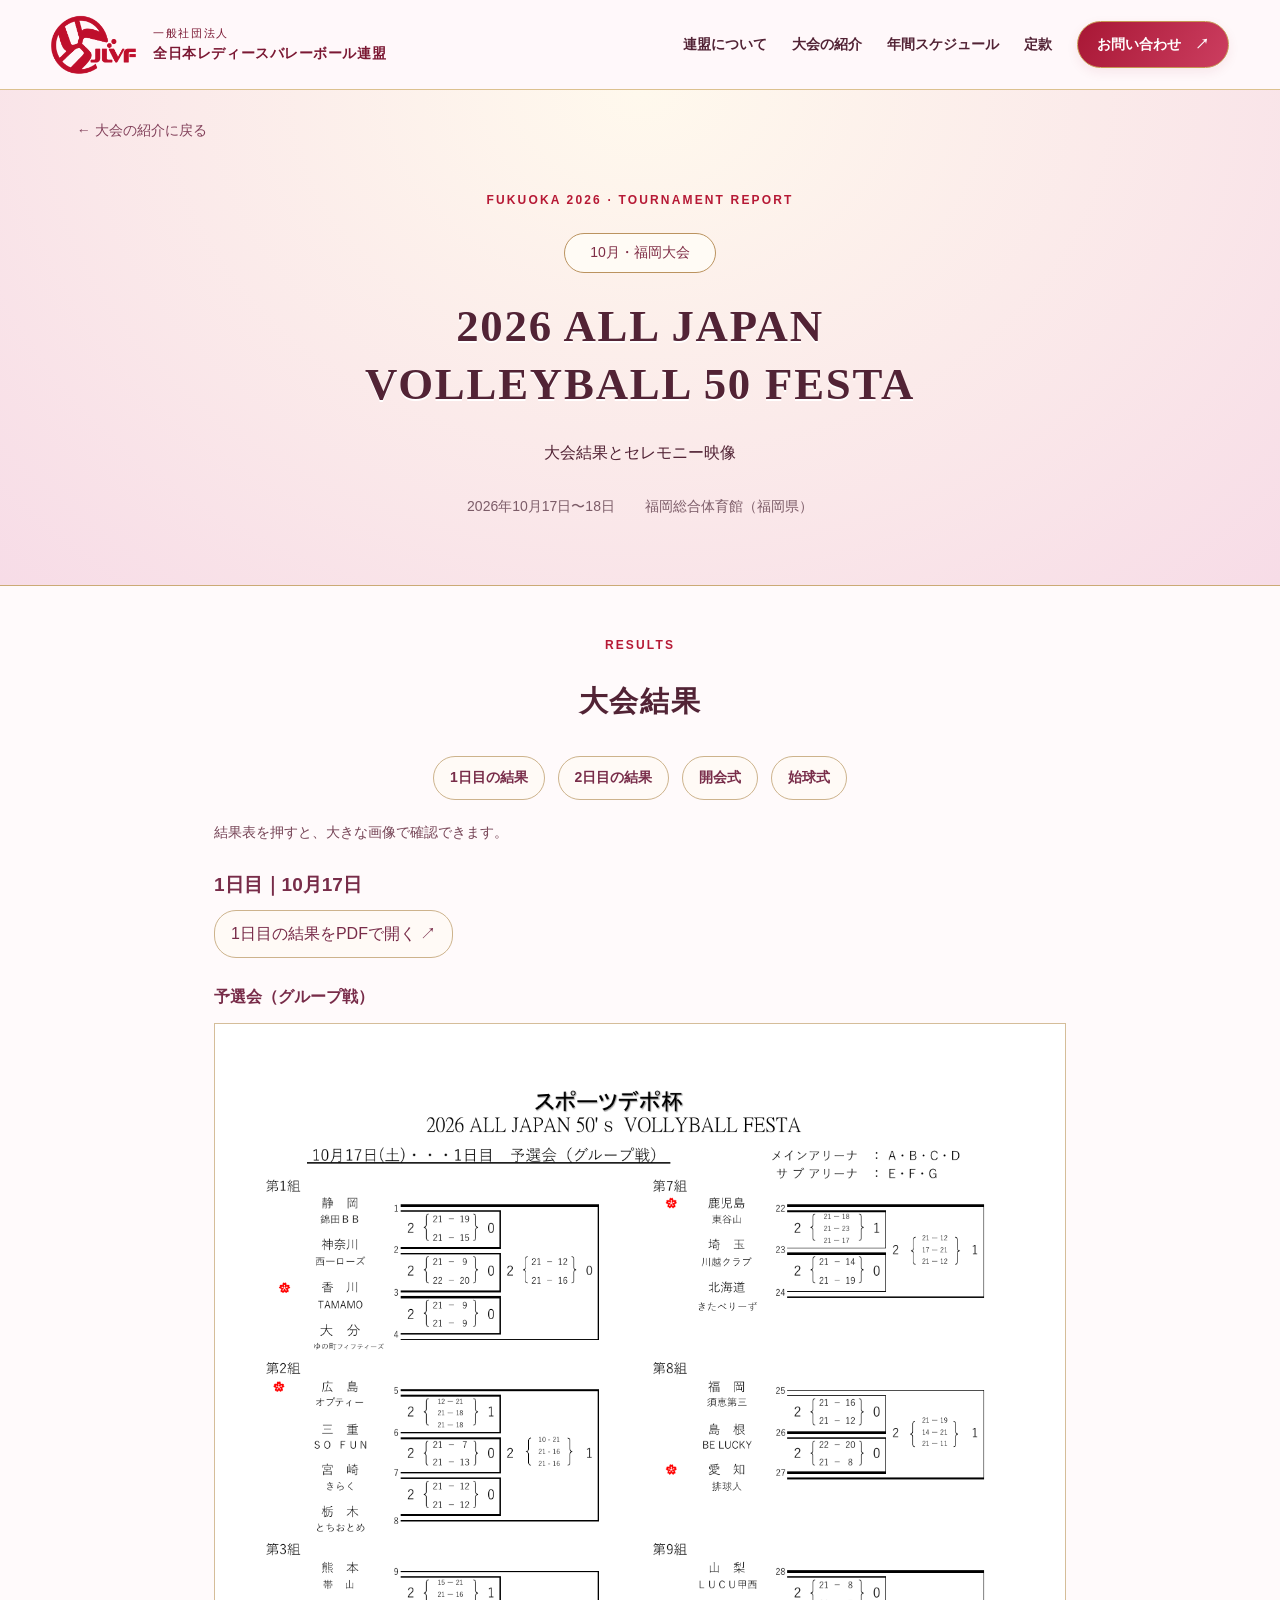
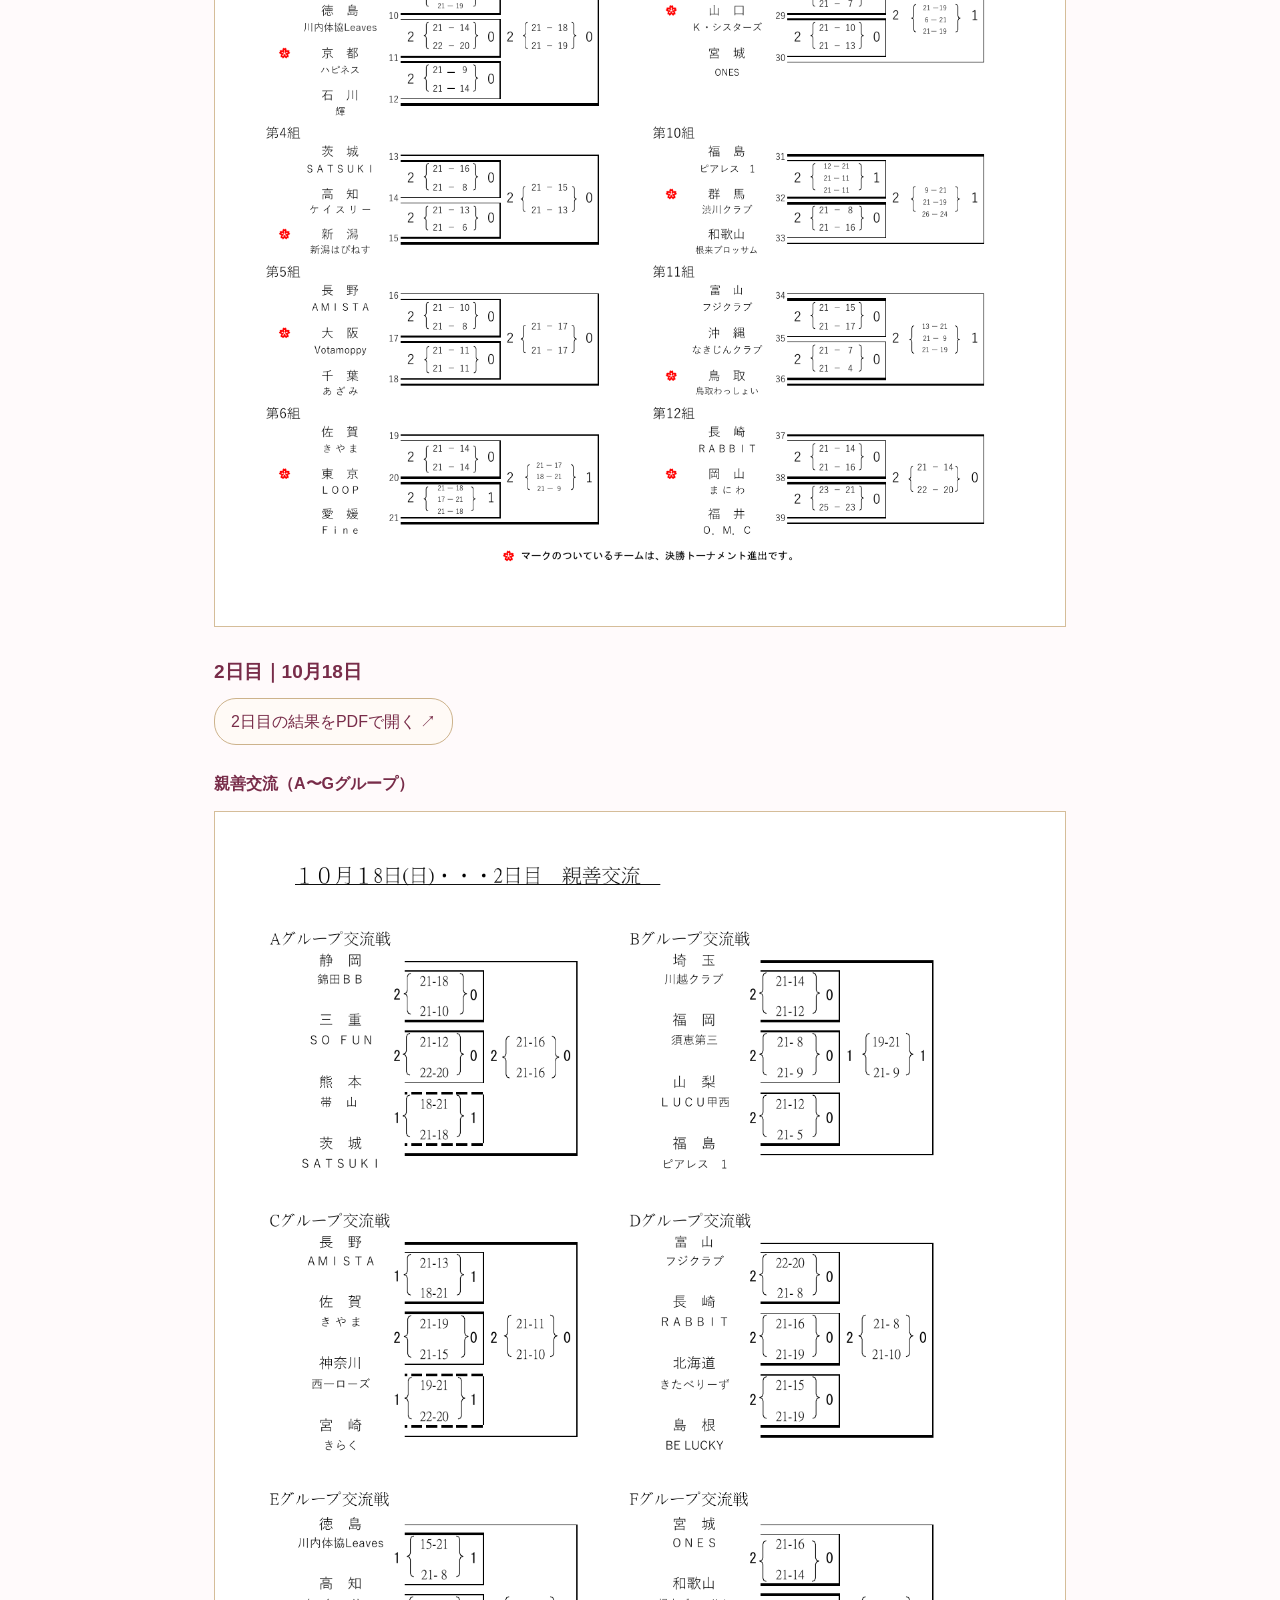
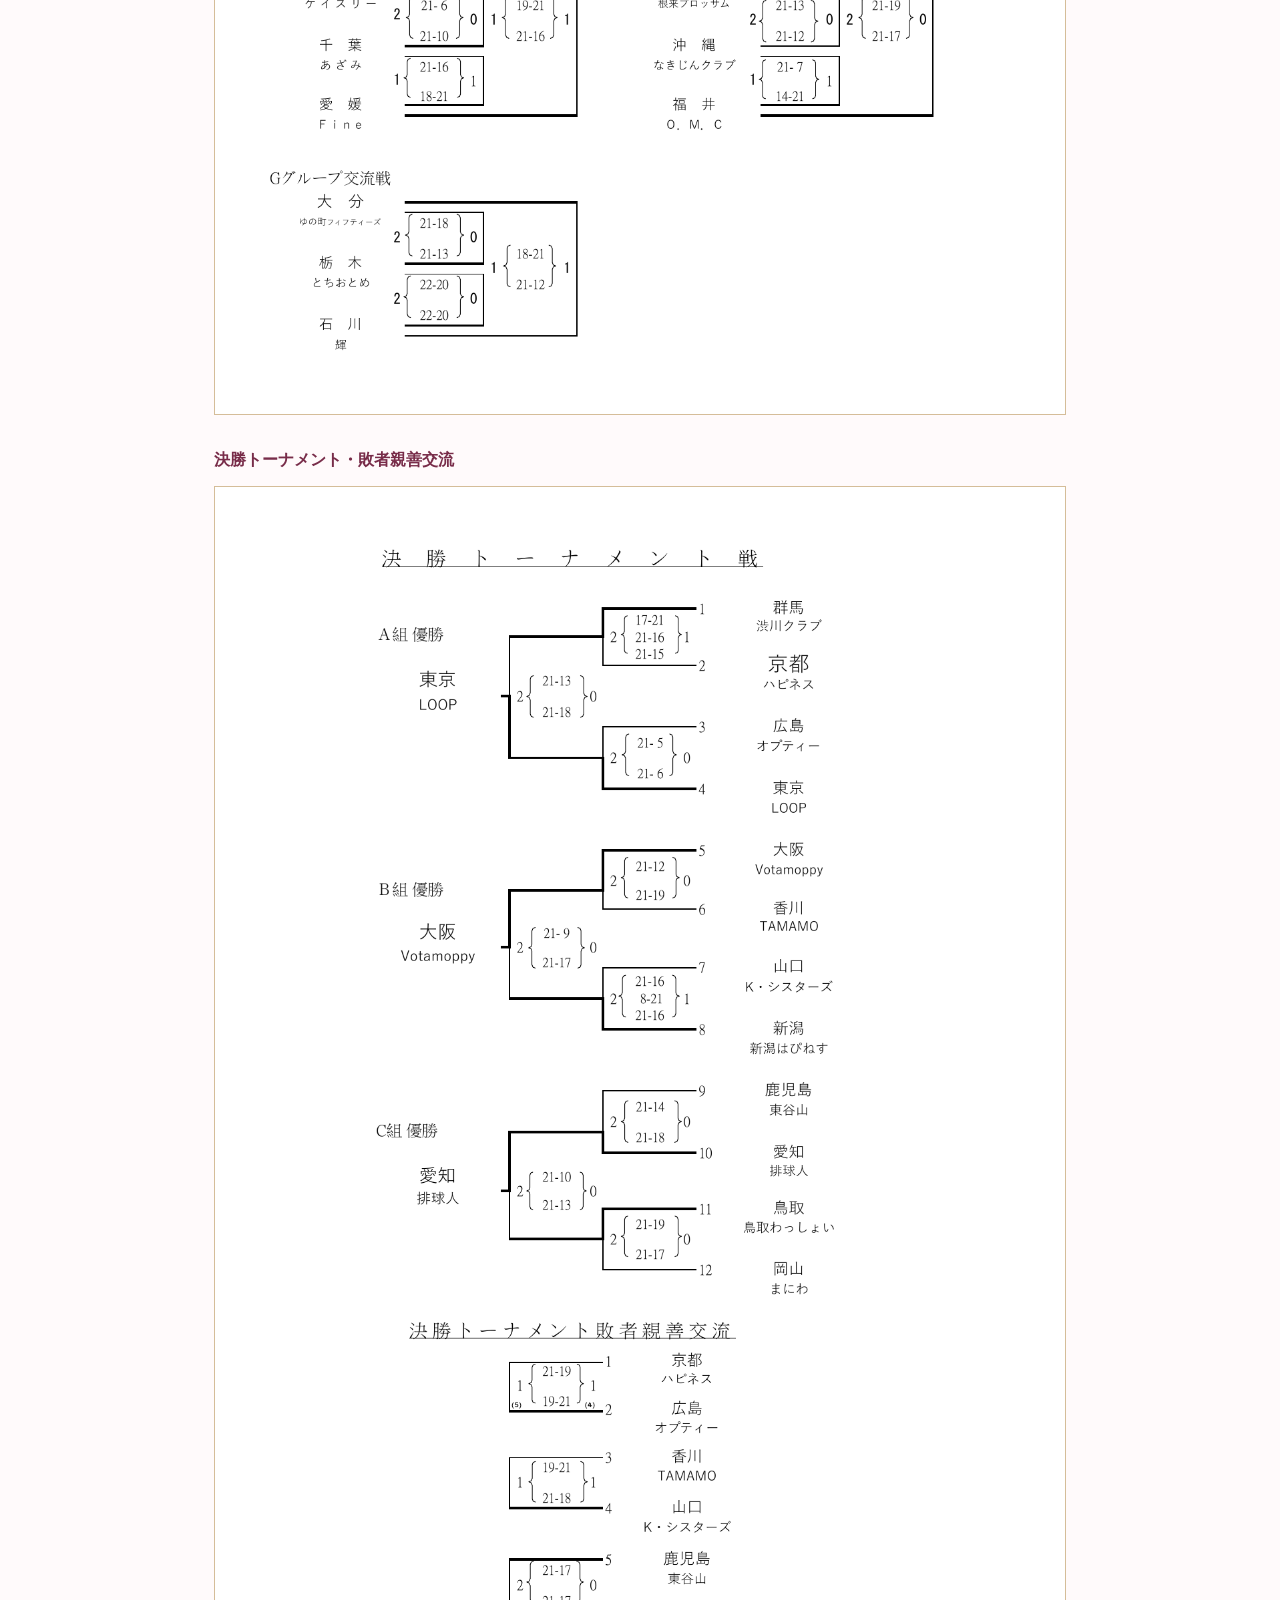
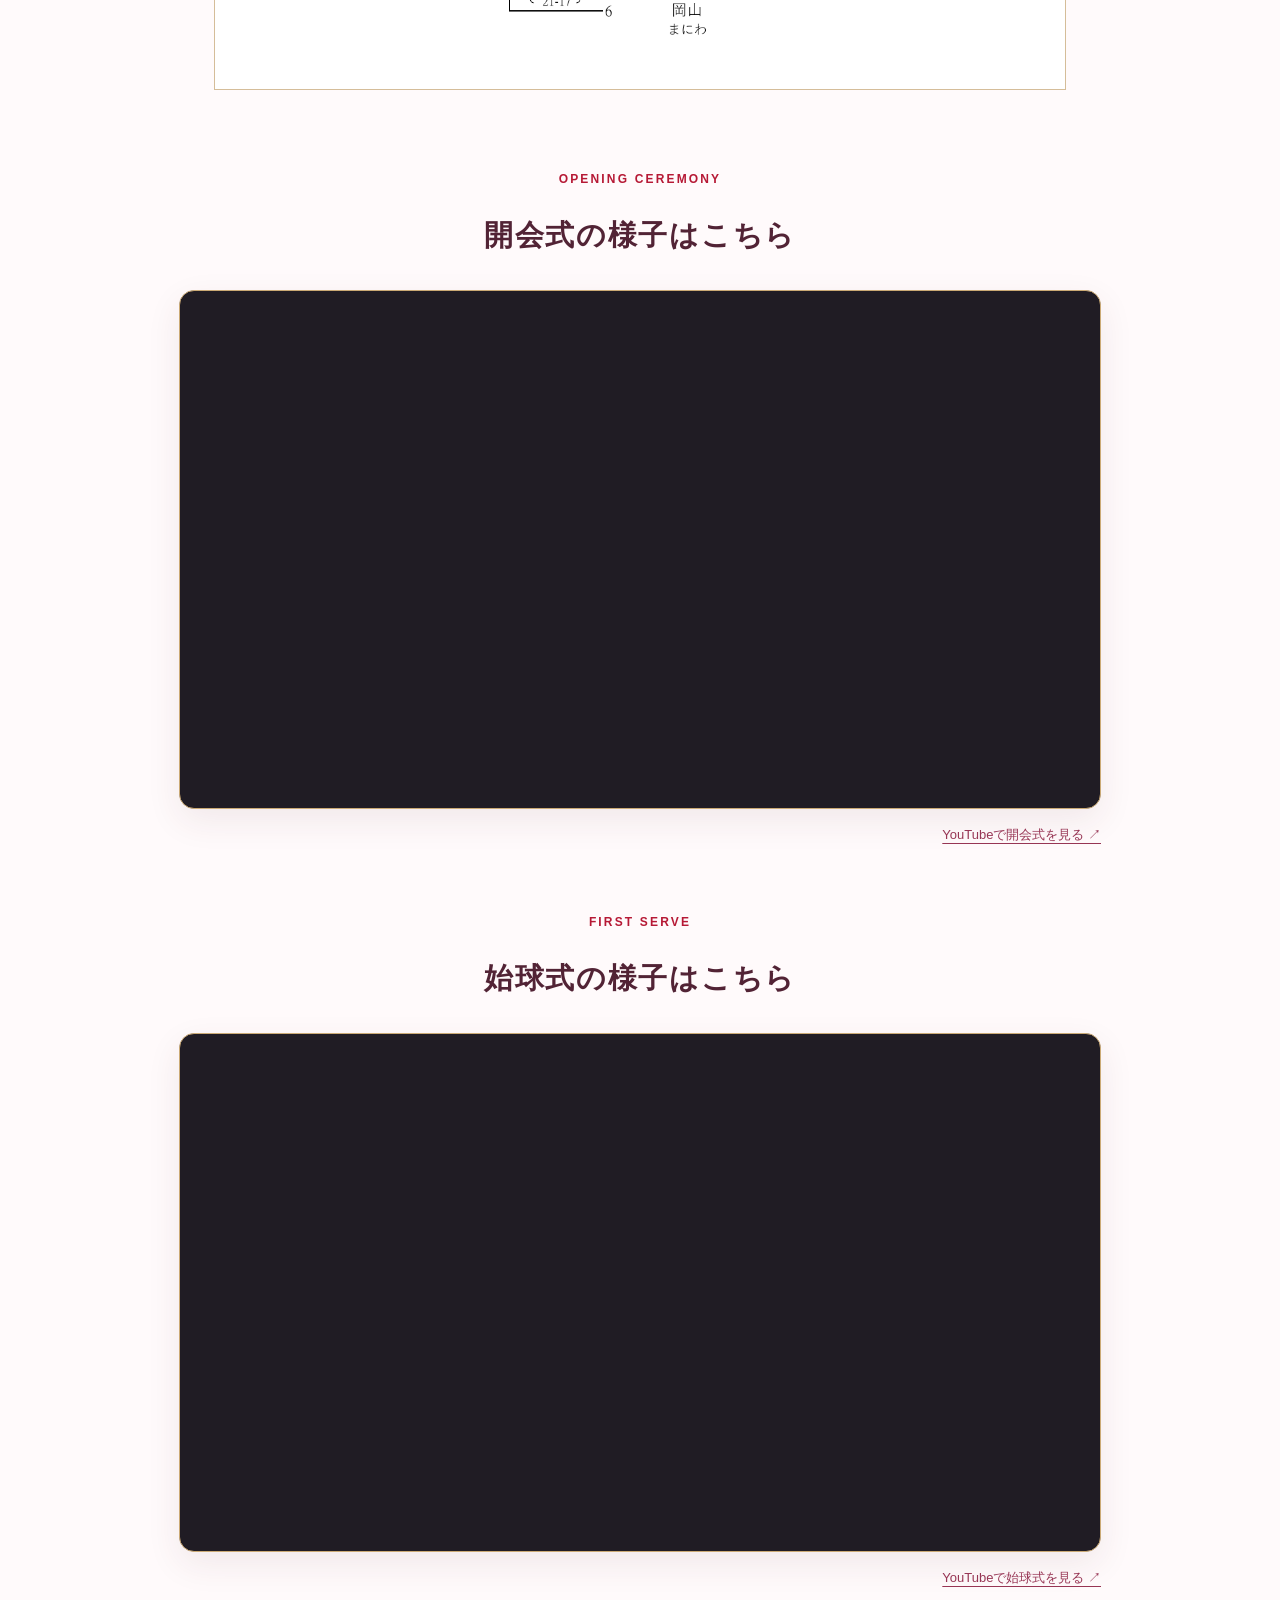
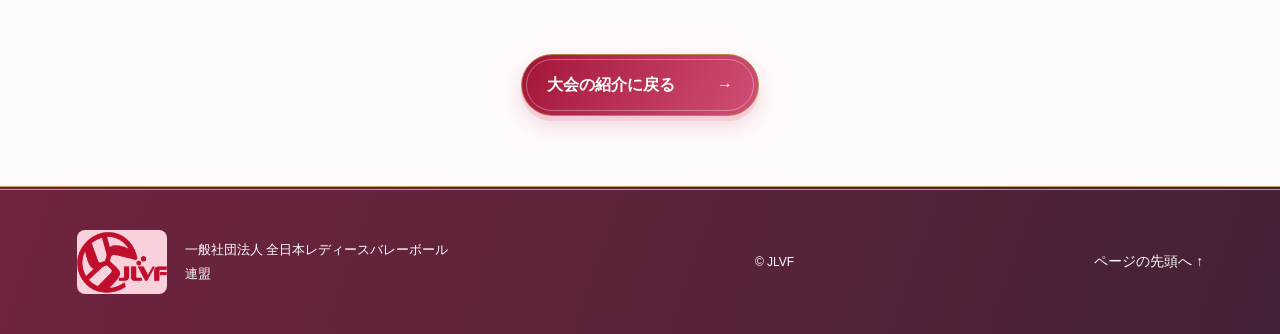
==== fukuoka-2026.html @ 0bbf8d5e "福岡大会の結果と動画を追加 福岡大会の結果と動画を追加" ====
<!doctype html><html lang="ja"><head><meta charset="utf-8"><meta name="viewport" content="width=device-width,initial-scale=1"><title>10月・福岡大会 大会結果｜JLVF</title><meta name="description" content="福岡大会の両日の大会結果と開会式・始球式の映像をご紹介します。"><link rel="stylesheet" href="style.css?v=10"><link rel="icon" href="data:image/svg+xml,%3Csvg xmlns='http://www.w3.org/2000/svg' viewBox='0 0 40 40'%3E%3Crect width='40' height='40' rx='12' fill='%23b61935'/%3E%3Ctext x='20' y='29' text-anchor='middle' font-family='Arial' font-weight='bold' font-size='26' fill='white'%3EJ%3C/text%3E%3C/svg%3E"><style>.results{max-width:980px;margin:auto;padding:48px 5%}.results h3,.results h4{color:#782c49;margin:24px 0 10px}.result-links{display:flex;gap:.8rem;flex-wrap:wrap;justify-content:center;margin:20px 0}.result-links a,.pdf-link{display:inline-block;padding:8px 16px;border:1px solid #cdb38c;border-radius:22px;color:#782c49;background:#fffaf6}.sheet img{width:100%;height:auto;display:block;border:1px solid #d5bd99;background:white}.sheet{margin:12px 0 30px}.results article,.report-movie{scroll-margin-top:105px}.sheet a{display:block;cursor:zoom-in}.sheet-note{font-size:14px;color:#764456;margin:12px 0}</style></head><body class="report-page"><a class="skip" href="#report">本文へ移動</a><header class="header"><a class="brand" href="index.html#top" aria-label="JLVF トップページ"><span class="official-logo" role="img" aria-label="連盟旗のJLVFロゴ"></span><span class="brand-name"><small>一般社団法人</small>全日本レディース<br class="mobile-break">バレーボール連盟</span></a><button class="menu-toggle" aria-controls="navigation" aria-expanded="false">メニュー <span>☰</span></button><nav id="navigation" aria-label="メインメニュー"><a href="index.html#about">連盟について</a><a href="index.html#tournaments">大会の紹介</a><a href="index.html#schedule">年間スケジュール</a><a href="index.html#documents">定款</a><a class="nav-contact" href="index.html#contact">お問い合わせ <span>↗</span></a></nav></header>
<main id="report"><div class="report-hero"><a class="breadcrumb" href="index.html#tournaments">← 大会の紹介に戻る</a><p class="eyebrow">FUKUOKA 2026 · TOURNAMENT REPORT</p><span class="report-badge">10月・福岡大会</span><h1>2026 ALL JAPAN<br>VOLLEYBALL 50 FESTA</h1><p class="report-subtitle">大会結果とセレモニー映像</p><div class="report-meta"><span>2026年10月17日〜18日</span><span>福岡総合体育館（福岡県）</span></div></div><section class="results"><div class="report-section-title"><p class="eyebrow">RESULTS</p><h2>大会結果</h2></div><nav class="result-links" aria-label="大会レポートの目次"><a href="#day1">1日目の結果</a><a href="#day2">2日目の結果</a><a href="#ceremony">開会式</a><a href="#first-serve">始球式</a></nav><p class="sheet-note">結果表を押すと、大きな画像で確認できます。</p><article id="day1"><h3>1日目｜10月17日</h3><a class="pdf-link" href="assets/fukuoka-results/day1.pdf" target="_blank" rel="noopener">1日目の結果をPDFで開く ↗</a><h4>予選会（グループ戦）</h4><figure class="sheet"><a href="assets/fukuoka-results/day1-1.png" target="_blank" rel="noopener"><img src="assets/fukuoka-results/day1-1.png" width="1273" height="1800" loading="lazy" alt="1日目・予選会（グループ戦）の全試合結果（押すと拡大）"></a></figure></article><article id="day2"><h3>2日目｜10月18日</h3><a class="pdf-link" href="assets/fukuoka-results/day2.pdf" target="_blank" rel="noopener">2日目の結果をPDFで開く ↗</a><h4>親善交流（A〜Gグループ）</h4><figure class="sheet"><a href="assets/fukuoka-results/day2-1.png" target="_blank" rel="noopener"><img src="assets/fukuoka-results/day2-1.png" width="1273" height="1800" loading="lazy" alt="2日目・親善交流（A〜Gグループ）の全試合結果（押すと拡大）"></a></figure><h4>決勝トーナメント・敗者親善交流</h4><figure class="sheet"><a href="assets/fukuoka-results/day2-2.png" target="_blank" rel="noopener"><img src="assets/fukuoka-results/day2-2.png" width="1273" height="1800" loading="lazy" alt="2日目・決勝トーナメント・敗者親善交流の全試合結果（押すと拡大）"></a></figure></article></section><section id="ceremony" class="report-movie match-movie"><div class="report-section-title"><p class="eyebrow">OPENING CEREMONY</p><h2>開会式の様子はこちら</h2></div><div class="match-player"><iframe title="福岡大会の開会式" src="https://www.youtube-nocookie.com/embed/4MX00SyCl1s" loading="lazy" referrerpolicy="strict-origin-when-cross-origin" allow="encrypted-media; picture-in-picture; fullscreen" allowfullscreen></iframe></div><p class="match-note"><a href="https://www.youtube.com/watch?v=4MX00SyCl1s" target="_blank" rel="noopener">YouTubeで開会式を見る ↗</a></p></section><section id="first-serve" class="report-movie match-movie"><div class="report-section-title"><p class="eyebrow">FIRST SERVE</p><h2>始球式の様子はこちら</h2></div><div class="match-player"><iframe title="福岡大会の始球式" src="https://www.youtube-nocookie.com/embed/ZOb7_QlvT4I" loading="lazy" referrerpolicy="strict-origin-when-cross-origin" allow="encrypted-media; picture-in-picture; fullscreen" allowfullscreen></iframe></div><p class="match-note"><a href="https://www.youtube.com/watch?v=ZOb7_QlvT4I" target="_blank" rel="noopener">YouTubeで始球式を見る ↗</a></p></section><div class="report-return"><a class="button" href="index.html#tournaments">大会の紹介に戻る <span>→</span></a></div></main><footer><a class="footer-brand" href="index.html#top"><i class="official-logo" role="img" aria-label="連盟旗のJLVFロゴ"></i><span>一般社団法人 全日本レディースバレーボール連盟</span></a><p>© JLVF</p><a href="index.html#top">ページの先頭へ ↑</a></footer><script>const toggle=document.querySelector('.menu-toggle'),nav=document.querySelector('#navigation');toggle.addEventListener('click',()=>{const open=toggle.getAttribute('aria-expanded')==='true';toggle.setAttribute('aria-expanded',String(!open));nav.classList.toggle('open',!open)});document.addEventListener('keydown',e=>{if(e.key==='Escape'){nav.classList.remove('open');toggle.setAttribute('aria-expanded','false')}});</script></body></html>
---- style.css ----
:root{--pink:#d74670;--dark:#492b38;--soft:#fff1f4;--border:#ecdbe1;--green:#216c61;--white:#fffdfd}*{box-sizing:border-box}html{scroll-behavior:smooth;scroll-padding-top:120px}body{margin:0;background:var(--white);color:var(--dark);font-family:"Hiragino Maru Gothic ProN","Hiragino Kaku Gothic ProN","Yu Gothic",sans-serif;font-size:16px;line-height:1.85}a{color:inherit;text-decoration:none}button{font:inherit;cursor:pointer}button,a,summary{-webkit-tap-highlight-color:transparent}a:focus-visible,button:focus-visible,summary:focus-visible{outline:3px solid var(--green);outline-offset:5px}h1,h2,h3,p{margin:0}a,button{touch-action:manipulation}.skip{position:fixed;top:-100px;background:white;padding:16px;z-index:100}.skip:focus{top:0}.preview-notice{padding:7px 20px;background:#fae4eb;text-align:center;font-size:12px;color:#7c3c51;letter-spacing:.05em}.header{position:sticky;top:0;z-index:20;display:flex;align-items:center;justify-content:space-between;gap:25px;padding:22px 4%;background:#fffdfdf5;border-bottom:1px solid #f2e8ec;backdrop-filter:blur(14px)}.brand{display:flex;align-items:center;gap:14px}.brand-mark{font-family:Arial,sans-serif;font-size:42px;font-weight:900;font-style:italic;letter-spacing:-4px;line-height:1;color:var(--pink);position:relative}.brand-mark span{font-size:29px;letter-spacing:-2px}.brand-mark i{position:absolute;font-size:10px;right:-7px;top:-3px;color:#f3b556}.brand-name{font-size:14px;font-weight:700;line-height:1.6;letter-spacing:.04em}.brand-name small{display:block;font-size:11px;font-weight:400}.mobile-break{display:none}nav{display:flex;gap:25px;align-items:center;font-size:14px;font-weight:600}nav a:hover{color:var(--pink)}.nav-contact{border:1px solid var(--border);border-radius:30px;padding:10px 19px}.nav-contact span{margin-left:10px}.menu-toggle{display:none}.hero{background:var(--soft);padding:66px 6% 23px;overflow:hidden}.hero-inner{max-width:1300px;margin:auto;display:grid;grid-template-columns:1.02fr 1fr;gap:45px;align-items:center}.eyebrow{font-family:Arial,sans-serif;font-size:12px;font-weight:700;letter-spacing:.18em;color:var(--pink);margin-bottom:22px}h1{font-size:clamp(34px,4.2vw,62px);line-height:1.58;letter-spacing:.07em;font-weight:800}h1 span{color:var(--pink)}.hero-text{margin:23px 0 30px;font-size:16px;line-height:2.1}.button{display:inline-flex;align-items:center;justify-content:space-between;gap:42px;background:var(--pink);color:white;font-weight:700;border-radius:40px;padding:15px 25px;transition:transform .25s,background .25s}.button:hover{background:#b8335a;transform:translateY(-3px)}.text-link{display:inline-block;font-size:14px;margin:14px 0 14px 23px;border-bottom:1px solid #b693a0}.hero-art{position:relative;padding:12px 10px 27px}.photo-placeholder,.hero-photo{width:100%;aspect-ratio:1/1.06;border-radius:160px 160px 30px 30px;display:block;object-fit:cover;background:#f4c9d2}.photo-placeholder{display:flex;flex-direction:column;align-items:center;justify-content:center;gap:30px;color:#a73a5b}.photo-placeholder strong{font-size:32px}.photo-placeholder span{letter-spacing:.15em}.photo-placeholder small{font-size:14px}.photo-label{position:absolute;bottom:38px;left:-22px;background:white;padding:14px 28px;transform:rotate(-5deg);font-size:21px;font-weight:700;letter-spacing:.06em;box-shadow:0 5px 20px #6b37491a}.hero-stamp{position:absolute;right:-20px;top:5px;background:#ffe6a2;color:#794b34;border:6px solid var(--soft);width:111px;height:111px;border-radius:50%;display:flex;flex-direction:column;justify-content:center;align-items:center;transform:rotate(12deg);font-family:Georgia,serif;font-style:italic;font-size:27px;line-height:1.4;animation:bob 5s ease-in-out infinite}.hero-stamp small{font-family:Arial;font-size:10px;letter-spacing:.08em;font-style:normal}.hero-bottom{max-width:1300px;margin:40px auto 0;display:flex;justify-content:space-between;align-items:center;font-size:12px;letter-spacing:.1em}.hero-bottom a{font-family:Arial;font-size:11px}.ribbon{overflow:hidden;white-space:nowrap;padding:15px 0;background:#d74670;color:#fff;font-family:Arial,sans-serif;font-size:23px;font-weight:700;letter-spacing:.11em;text-align:center}.ribbon span{margin:0 28px;color:#ffd8a6}footer{padding:40px 6%;display:flex;gap:30px;align-items:center;justify-content:space-between;background:#492b38;color:white;font-size:12px}.footer-brand{font-family:Arial;font-size:35px;font-weight:800}.footer-brand span{display:block;font-family:sans-serif;font-size:12px;font-weight:400}footer>a:last-child{font-size:14px}@keyframes bob{50%{transform:translateY(-10px) rotate(8deg)}}@media(min-width:1500px){.hero{padding-top:80px;padding-bottom:35px}}@media(max-width:1100px){.header{gap:15px;padding:17px 4%}nav{gap:14px;font-size:12px}.brand-name{font-size:12px}.hero-inner{gap:25px}.text-link{margin-left:12px}.hero{padding-top:44px}}@media(max-width:800px){html{scroll-padding-top:100px}.header{padding:15px 5%;flex-wrap:wrap}.brand-name{font-size:12px}.brand-name small{font-size:10px}.brand-mark{font-size:37px}.brand-mark span{font-size:26px}.mobile-break{display:block}.menu-toggle{display:flex;gap:10px;align-items:center;border:1px solid var(--border);border-radius:24px;background:white;padding:8px 12px;font-size:12px}.menu-toggle span{font-size:18px}nav{display:none;width:100%;font-size:15px;padding:14px 0;flex-direction:column;align-items:stretch;gap:0}nav.open{display:flex}nav a{padding:12px}.hero{padding:37px 6% 24px}.hero-inner{grid-template-columns:1fr;gap:30px}.eyebrow{font-size:10px;margin-bottom:16px}h1{font-size:clamp(30px,7.4vw,52px);line-height:1.6;letter-spacing:.045em}.hero-text{font-size:15px;margin:18px 0 24px}.hero-art{max-width:500px;width:100%;margin:auto;padding:0 9px 25px}.hero-photo,.photo-placeholder{aspect-ratio:1.2/1;border-radius:120px 120px 25px 25px}.hero-stamp{right:-5px;top:-15px;width:92px;height:92px;font-size:23px}.photo-label{left:0;font-size:17px;bottom:30px}.hero-bottom{margin-top:12px;font-size:10px;gap:15px}.ribbon{font-size:17px;padding:12px 0}.ribbon span{margin:0 16px}.preview-notice{font-size:11px;padding:6px 13px}footer{flex-direction:column;align-items:flex-start;gap:20px}.button{font-size:14px;padding:13px 22px}.text-link{font-size:13px}.footer-brand span{font-size:11px}}@media(prefers-reduced-motion:reduce){html{scroll-behavior:auto}*,*:before,*:after{animation:none!important;transition:none!important}}
.section{max-width:1280px;margin:auto;padding:100px 6%}h2{font-size:clamp(26px,3vw,39px);line-height:1.65;letter-spacing:.06em}h3{font-size:19px;line-height:1.6}.section-lead{font-size:16px;line-height:2;margin-top:19px}.about{display:grid;grid-template-columns:1fr 1.12fr;gap:70px}.about-body>p{margin:18px 0;line-height:2.15}.sample-label{display:inline-block;font-size:12px;border:1px solid #d9c6cd;color:#855266;padding:3px 10px;border-radius:5px}.muted{font-size:13px;color:#76656d;line-height:1.9;margin-top:18px}details{border-top:1px solid var(--border);margin-top:24px}summary{list-style:none;cursor:pointer;display:flex;justify-content:space-between;gap:20px;align-items:center;padding:19px 0;font-weight:700;font-size:15px}summary::-webkit-details-marker{display:none}summary>span:last-child:not(:first-child){color:var(--pink);font-size:21px;transition:transform .25s}details[open] summary>span:last-child:not(:first-child){transform:rotate(45deg)}.detail-body{padding:0 0 20px;font-size:14px;line-height:2}.history{margin-top:18px}.history>div{padding:12px 0;border-top:1px dashed var(--border)}.history dt{font-weight:bold}.history dd{margin:5px 0}.tournaments{max-width:none;background:#fff5f2;padding-left:max(6%,calc((100vw - 1125px)/2));padding-right:max(6%,calc((100vw - 1125px)/2))}.heading-row{display:flex;align-items:end;justify-content:space-between;gap:25px;margin-bottom:38px}.cards{display:grid;grid-template-columns:repeat(3,minmax(0,1fr));gap:23px}.event-card{background:white;border-radius:19px;overflow:hidden;border:1px solid #eadcdb;transition:transform .3s,box-shadow .3s}.event-card:hover{transform:translateY(-6px);box-shadow:0 16px 32px #6732440e}.card-art{min-height:225px;padding:25px 25px 18px;position:relative;background:#f4b4c4;color:#783047;overflow:hidden}.card-art>span:first-child{font-size:10px;letter-spacing:.14em;font-family:Arial}.card-art strong{display:block;font-size:18px;margin:10px 0 17px}.card-art p{font-family:Arial;font-size:31px;font-weight:900;line-height:1.1;letter-spacing:-.04em;opacity:.85}.card-season{display:block;text-align:right;font-family:Arial;font-size:10px;letter-spacing:.1em;margin-top:17px}.mint .card-art{background:#c6e7de;color:#21665c}.yellow .card-art{background:#ffdfa0;color:#7b572d}.card-body{padding:26px}.category{font-size:12px;color:#b43b60;font-weight:bold}.mint .category{color:#216c61}.yellow .category{color:#80602c}.card-body h3{margin:10px 0 14px;font-size:18px}.card-body>p{font-size:14px;line-height:1.95}.schedule{display:grid;grid-template-columns:1fr 1.15fr;gap:65px}.year-label{display:block;font-family:Arial;font-size:49px;font-weight:700;color:var(--pink);margin-top:30px;line-height:1.5}.year-label small{font-family:sans-serif;font-size:12px;color:var(--dark);font-weight:400;margin-left:10px}.schedule-row{display:grid;grid-template-columns:95px 1fr;gap:25px;padding:24px 0;border-bottom:1px solid var(--border)}.schedule-row:first-child{border-top:1px solid var(--border)}.month{font-family:Arial;font-size:24px;font-weight:700;color:var(--pink);line-height:1.4;padding-top:5px}.month span{display:block;font-family:sans-serif;font-size:13px;color:#76656d;font-weight:400}.schedule-tag{display:inline-block;border-radius:4px;background:#e2f1ec;color:var(--green);font-size:11px;padding:2px 10px;margin-bottom:8px}.pink-tag{background:#fbe8ef;color:#a63c5f}.schedule-row h3{font-size:17px}.schedule-row p{font-size:13px;color:#76656d;margin-top:5px}.documents{background:#f4f7f2}.document-inner{padding-top:60px;padding-bottom:60px;display:grid;grid-template-columns:1fr 1fr;gap:60px;align-items:center}.document-inner>div>p:last-child{font-size:14px;margin-top:15px}.document-detail{background:white;border:1px solid #d6e1d9;border-radius:15px;margin:0;padding:8px 24px}.document-detail summary{font-size:18px}.document-detail small{display:block;font-size:10px;color:var(--green);letter-spacing:.12em;margin-bottom:6px}.document-detail b{color:var(--green);font-size:22px}.document-detail[open] b{transform:rotate(45deg)}.contact{text-align:center}.contact-box{max-width:850px;margin:35px auto 0;border:1px solid var(--border);border-radius:22px;padding:32px;text-align:left;display:grid;grid-template-columns:1fr 1.2fr;gap:35px;background:#fff9fb}.contact-box h3{margin:18px 0 9px}.contact-box p{font-size:13px}.contact-box dl{margin:0}.contact-box dl>div{padding:10px 0;border-bottom:1px solid var(--border)}.contact-box dt{font-size:12px;color:#86606f}.contact-box dd{margin:4px 0;font-size:14px}.image-credit{position:absolute;right:17px;bottom:3px;font-size:10px;color:#76656d}.reveal{opacity:1}.js-motion .reveal{opacity:0;transform:translateY(24px);transition:opacity .7s ease,transform .7s ease}.js-motion .reveal.visible{opacity:1;transform:none}.cards .reveal:nth-child(2){transition-delay:.1s}.cards .reveal:nth-child(3){transition-delay:.2s}@media(max-width:1000px){.about,.schedule{gap:35px}.card-body{padding:20px}.card-art{padding:20px}.card-art p{font-size:27px}.cards{gap:15px}.heading-row{align-items:start;flex-direction:column}.document-inner{gap:30px}}@media(max-width:800px){.section{padding:60px 6%}.about,.schedule,.document-inner{grid-template-columns:1fr;gap:32px}.about-body>p:first-of-type{margin-top:16px}.cards{grid-template-columns:1fr;gap:24px}.card-art{min-height:195px;padding:24px}.card-art p{font-size:36px}.card-art strong{margin:8px 0 15px}.card-season{position:absolute;right:24px;bottom:25px}.card-body{padding:25px}.card-body h3{font-size:20px}.card-body>p{font-size:15px}.heading-row{margin-bottom:30px}.schedule-row{grid-template-columns:78px 1fr;gap:20px}.contact-box{grid-template-columns:1fr;padding:25px;gap:20px}.contact h2{font-size:25px}.section .eyebrow{font-size:11px}.section-lead{font-size:15px}.document-inner{padding-top:45px;padding-bottom:45px}.year-label{margin-top:24px}.hero-art{margin-top:8px}}

.card-body>p,.document-inner>div>p:last-child{font-size:16px}
.hero-photo{height:auto;object-position:center}
/* Federation flag inspired: Heartfelt Pink, JLVF Red and champagne gold. */
:root{--pink:#b61935;--dark:#522335;--soft:#fbe3eb;--border:#e7c5ce;--gold:#b48747;--white:#fffafb}
body{background:#fffafb}.preview-notice{background:#82223b;color:#fff2f6;letter-spacing:.09em}.header{background:#fff8faf5;border-bottom:1px solid #dcc18f;padding-top:14px;padding-bottom:14px}.official-logo{display:inline-block;flex-shrink:0;width:85px;aspect-ratio:227/163;background-image:url('assets/federation-flag-reference.jpg');background-size:519.383% auto;background-position:22.374% 45.397%;background-repeat:no-repeat;mix-blend-mode:multiply;vertical-align:middle}.brand{gap:17px}.brand-name{font-size:14px;color:#7b1833}.brand-name small{letter-spacing:.15em}.nav-contact{background:linear-gradient(120deg,#a81735,#cc3e60);border:1px solid #c69753;color:white;box-shadow:0 4px 12px #971b3214}.nav-contact:hover{color:white;background:#94142c}.hero{position:relative;background:radial-gradient(ellipse at 12% 20%,#fff9edaa,transparent 43%),radial-gradient(ellipse at 90% 85%,#edabc460,transparent 48%),linear-gradient(125deg,#fff1f4,#f9d5e1);padding-top:58px;padding-bottom:32px;border-bottom:1px solid #d4ad70}.hero:before{content:"";position:absolute;inset:18px;border:1px solid #bb935a66;pointer-events:none;border-radius:5px}.hero:after{content:"";position:absolute;inset:24px;border:1px solid #ffffffa8;pointer-events:none}.hero-inner{position:relative;z-index:1;gap:60px}.hero-kicker{display:inline-flex;align-items:center;gap:13px;font-size:14px;color:#88472f;letter-spacing:.1em;margin-bottom:24px}.hero-kicker>span{color:#a57630;font-size:25px}.hero .eyebrow{font-size:10px;letter-spacing:.19em;margin-bottom:21px;color:#a2526b}h1{font-family:"Yu Mincho","Hiragino Mincho ProN",serif;font-size:clamp(34px,3.95vw,60px);font-weight:700;letter-spacing:.035em;line-height:1.7;text-shadow:0 2px white}h1 span{color:#b01943;position:relative}h1 span:after{content:"";display:block;width:80%;height:6px;background:linear-gradient(90deg,#bd9655,transparent);border-radius:50%;margin-top:3px}.hero-text{color:#784252}.button{background:linear-gradient(120deg,#a41537,#d05075);border:1px solid #b78547;box-shadow:0 5px 0 #f5ccd8,0 9px 20px #9c23452b;position:relative}.button:before{content:"";position:absolute;inset:4px;border:1px solid #fff5;pointer-events:none;border-radius:40px}.hero-art{padding:15px 15px 40px}.hero-art:before{content:"";position:absolute;inset:1px 1px 28px;border:1px solid #b88d4c;border-radius:48% 48% 42% 42%;transform:rotate(5deg);pointer-events:none}.hero-photo{border-radius:48% 48% 42% 42%;border:8px solid #fff9ef;box-shadow:0 18px 45px #8b33552a;aspect-ratio:1/1.08}.photo-label{bottom:45px;left:-10px;background:linear-gradient(100deg,#fffef9,#fff3e3);border-top:1px solid #c8a368;border-bottom:1px solid #c8a368;color:#822b47;box-shadow:0 8px 20px #7d284222;transform:rotate(-6deg);padding:13px 30px;font-family:"Yu Mincho","Hiragino Mincho ProN",serif;font-size:24px}.hero-stamp{background:#fad6e0;border:4px solid #fff7e8;outline:1px solid #ba9257;width:125px;height:125px;right:-14px;top:2px;box-shadow:0 5px 20px #a82f4325;transform:rotate(9deg);gap:5px}.hero-stamp .official-logo{width:81px}.hero-stamp small{color:#82243e;font-family:serif;font-size:11px;letter-spacing:.08em}.sparkle{position:absolute;color:#b08745;text-shadow:0 0 16px #fff;pointer-events:none;animation:twinkle 4s ease-in-out infinite}.sparkle-one{font-size:64px;left:-20px;top:35px}.sparkle-two{font-size:35px;right:-15px;bottom:100px;animation-delay:1s}.image-credit{bottom:7px;right:35px}.hero-bottom{position:relative;z-index:1;padding:0 10px;color:#855165}.ribbon{background:linear-gradient(90deg,#86223c,#b42d53,#86223c);font-family:Georgia,serif;font-size:21px;letter-spacing:.17em;border-top:4px double #dab474;border-bottom:4px double #dab474;padding:17px 0}.ribbon span{color:#eed29b}.section .eyebrow{color:#9b7541;letter-spacing:.22em}.section h2{font-family:"Yu Mincho","Hiragino Mincho ProN",serif;font-weight:700}.about{padding-top:110px;padding-bottom:110px}.about .section-heading:after{content:"✧ ─── ✧";display:block;color:#b58a45;margin-top:30px;letter-spacing:.2em;font-size:23px}.tournaments{background:radial-gradient(circle at 10px 10px,#c2915130 1px,transparent 1.5px) 0 0/25px 25px,linear-gradient(135deg,#fce4eb,#fff2f5);border-top:1px solid #f0d0dc;border-bottom:1px solid #f0d0dc}.event-card{border:1px solid #d7b784;border-radius:90px 90px 18px 18px;box-shadow:0 10px 30px #9036500c;padding:8px;background:#fffdf8}.card-art{border-radius:80px 80px 8px 8px;min-height:244px;text-align:center;padding-top:39px;background:linear-gradient(150deg,#fbe0e8,#eaa5bb);border:1px solid #deb29d}.card-art strong{font-family:"Yu Mincho","Hiragino Mincho ProN",serif;font-size:21px;margin-top:16px}.card-art p{font-family:Georgia,serif;font-size:29px;font-weight:400;line-height:1.2;letter-spacing:.015em}.card-season{text-align:center;color:#875b45}.mint .card-art{background:linear-gradient(145deg,#eee7fa,#d4c0e7);color:#654379}.yellow .card-art{background:linear-gradient(145deg,#fff1cf,#f1d19a);color:#7f5a2c}.mint .category{color:#735288}.card-body{padding:24px 19px}.card-body>p{font-size:16px}.schedule-list{padding:10px 25px;border:1px solid #dbbe8d;border-radius:18px;background:linear-gradient(120deg,#fffcf6,#fff3f7);box-shadow:7px 7px 0 #f6e4ec}.schedule-row:first-child{border-top:0}.schedule-row:last-child{border-bottom:0}.month{font-family:Georgia,serif}.documents{background:linear-gradient(110deg,#f9eaf1,#efe8f2);border-top:1px solid #d7bc8c;border-bottom:1px solid #d7bc8c}.document-detail{border-color:#cfac73;box-shadow:0 5px 18px #7135420b}.document-detail small,.document-detail b{color:#8e6631}.contact-box{border:1px solid #ceab73;box-shadow:0 0 0 6px #fff,0 0 0 7px #e6c9a4,0 12px 35px #96456410;background:linear-gradient(135deg,#fff7f9,#f9e0e9)}.contact{padding-bottom:110px}footer{background:linear-gradient(110deg,#71243e,#442237);border-top:4px double #c29a5e}.footer-brand{display:flex;align-items:center;gap:18px}.footer-brand .official-logo{width:90px;background-color:#f8d1dc;mix-blend-mode:normal;border-radius:8px}.footer-brand>span{max-width:270px;font-size:13px}.hero-stamp{animation:goldFloat 6s ease-in-out infinite}@keyframes goldFloat{50%{transform:translateY(-8px) rotate(3deg)}}@keyframes twinkle{50%{opacity:.4;transform:scale(.83) rotate(12deg)}}@media(max-width:1100px){nav{gap:12px;font-size:12px}.brand-name{font-size:12px}.official-logo{width:69px}.hero-inner{gap:34px}.hero-kicker{font-size:12px;gap:8px}}
@media(max-width:800px){.header{padding:12px 5%}.brand{gap:10px}.official-logo{width:61px}.brand-name{font-size:11px}.menu-toggle{color:#8b2947;border-color:#d3b080;background:#fffaf3}.hero{padding:35px 7% 29px}.hero:before{inset:10px}.hero:after{inset:15px}.hero-kicker{font-size:12px;letter-spacing:.035em;gap:8px;margin-bottom:17px}.hero-kicker>span{font-size:20px}.hero .eyebrow{font-size:9px;letter-spacing:.12em}.hero-inner{gap:30px}h1{font-size:clamp(29px,7.5vw,50px);line-height:1.75}.hero-art{padding:13px 14px 40px}.hero-photo{aspect-ratio:1/1.02;border-width:6px}.hero-stamp{width:100px;height:100px;right:-1px;top:3px}.hero-stamp .official-logo{width:62px}.hero-stamp small{font-size:10px}.sparkle-one{font-size:42px;left:0;top:27px}.sparkle-two{font-size:27px;right:-1px}.photo-label{font-size:20px;padding:10px 22px;left:0;bottom:43px}.hero-bottom{font-size:10px;gap:15px}.hero-bottom>span{max-width:210px}.ribbon{font-size:17px}.about{padding-top:60px;padding-bottom:60px}.event-card{border-radius:65px 65px 17px 17px}.card-art{border-radius:56px 56px 7px 7px;min-height:239px;padding-top:28px}.card-art p{font-size:32px}.card-season{position:static;margin-top:17px}.schedule-list{padding:7px 18px}.schedule-row{gap:12px;grid-template-columns:74px 1fr}.schedule-row h3{font-size:16px}.contact{padding-bottom:70px}.footer-brand{align-items:center;gap:14px}.footer-brand>span{font-size:11px;max-width:210px}.footer-brand .official-logo{width:72px}}
@media(prefers-reduced-motion:reduce){.hero-stamp,.sparkle{animation:none}}
.real-events{grid-template-columns:repeat(2,minmax(0,1fr));gap:32px}.real-events .event-card{border-radius:30px 30px 18px 18px}.venue-photo{position:relative;overflow:hidden;border-radius:23px 23px 8px 8px;aspect-ratio:1.65;background:#f4e5e9}.venue-photo img{display:block;width:100%;height:100%;object-fit:cover;transition:transform .7s}.coral .venue-photo img{transform:scale(1.06)}.real-events .event-card:hover .venue-photo img{transform:scale(1.08)}.venue-month{position:absolute;bottom:15px;left:17px;padding:6px 17px;background:#fffaf2ef;color:#872740;border:1px solid #d4ac69;box-shadow:0 4px 15px #492b381a;border-radius:8px;font-family:Georgia,serif;font-size:35px;line-height:1.2;display:flex;align-items:center;gap:13px}.venue-month small{font-family:Arial,sans-serif;font-size:11px;letter-spacing:.08em}.real-events .card-body{padding:25px 24px 15px}.real-events h3{font-family:Georgia,"Yu Mincho",serif;font-size:23px;line-height:1.5;overflow-wrap:anywhere}.event-sponsor{display:block;font-size:18px;margin-bottom:8px;font-family:"Hiragino Kaku Gothic ProN",sans-serif}.event-facts{border-top:1px solid var(--border);margin:21px 0 0;padding-top:8px}.event-facts>div{display:grid;grid-template-columns:42px 1fr;gap:12px;margin:13px 0;font-size:16px}.event-facts dt{color:#895269;font-size:14px}.event-facts dd{margin:0;font-weight:600}.event-facts dd>span{display:block;font-size:14px;font-weight:400;color:#79626d}.real-events .player-note{font-size:15px;color:#735288;margin-top:14px}.tournament-year{font-family:Georgia,serif;font-size:42px;color:#a7783d;white-space:nowrap}.tournament-year small{font-family:sans-serif;font-size:13px;display:block;text-align:center}.schedule-row .month span{font-size:11px;white-space:nowrap}.schedule-list{align-self:start}.real-events .card-body .category{font-size:14px}@media(max-width:800px){.real-events{grid-template-columns:1fr;gap:26px}.real-events .card-body{padding:22px 17px 14px}.real-events h3{font-size:21px}.venue-photo{aspect-ratio:1.45}.venue-month{font-size:30px;padding:6px 12px}.event-facts>div{font-size:15px}.tournament-year{font-size:32px}.schedule-row{grid-template-columns:78px 1fr}.schedule-row h3{font-size:15px;overflow-wrap:anywhere}}
.opening{max-width:1600px;margin:0 auto;background:#fff7fa;padding:24px 4% 0}.opening-frame{position:relative;aspect-ratio:16/9;background:#201c24;border:1px solid #c8a065;border-radius:12px;overflow:hidden;box-shadow:0 12px 35px #63244017}.opening video{display:block;width:100%;height:100%;object-fit:contain;background:#201c24}.opening-title{display:none;position:absolute;inset:0;align-items:center;justify-content:center;flex-direction:column;text-align:center;background:radial-gradient(ellipse at 50% 30%,#fffaf1,#f9dbe6 85%);pointer-events:none;padding:25px;color:#852944}.opening-title:before{content:"";position:absolute;inset:17px;border:1px solid #c6a371}.opening-title:after{content:"";position:absolute;inset:23px;border:1px solid #fff9}.intro-running .opening-title{display:flex;animation:introOut .8s 2.8s ease both}.opening-title .official-logo{width:100px;margin-bottom:22px;animation:titleIn .9s ease both}.opening-legal{font-size:clamp(14px,1.5vw,22px);letter-spacing:.25em;animation:titleIn 1s .2s both}.opening-name{font-family:"Yu Mincho","Hiragino Mincho ProN",serif;font-size:clamp(24px,3.5vw,53px);font-weight:600;letter-spacing:.13em;line-height:1.7;margin-top:14px}.opening-name span{display:block;animation:titleIn 1.2s .4s both}.opening-name span+span{animation-delay:.7s}.opening-rule{width:120px;height:1px;background:#b88e4f;margin:25px 0;animation:titleIn 1s 1s both}.opening-english{font-family:Georgia,serif;font-size:12px;letter-spacing:.2em;animation:titleIn 1s 1.1s both}.skip-intro{display:none;position:absolute;right:20px;bottom:18px;background:#fff9f3;border:1px solid #bd975f;color:#71253f;border-radius:25px;padding:8px 17px;font-size:13px}.intro-running .skip-intro{display:block}.opening-caption{display:flex;align-items:center;justify-content:space-between;gap:20px;padding:17px 0 20px;font-size:14px;color:#764456}.opening-caption p>span{font-family:Georgia,serif;color:#916a38;margin-right:17px;letter-spacing:.06em}.replay-intro{border:0;background:transparent;text-decoration:underline;text-underline-offset:5px;color:#81304c;font-size:13px;padding:10px 0}.video-status:empty{display:none}.video-status{font-size:14px;padding-bottom:18px;color:#873350}@keyframes titleIn{from{opacity:0;transform:translateY(16px);filter:blur(3px)}to{opacity:1;transform:none;filter:blur(0)}}@keyframes introOut{to{opacity:0;visibility:hidden}}@media(max-width:800px){.opening{padding:14px 4% 0}.opening-frame{aspect-ratio:4/3}.opening-title{padding:22px 12px}.opening-title:before{inset:9px}.opening-title:after{inset:13px}.opening-title .official-logo{width:48px;margin-bottom:8px}.opening-legal{font-size:12px}.opening-name{font-size:clamp(20px,5.5vw,35px);letter-spacing:.05em;margin-top:8px;line-height:1.6}.opening-rule{margin:10px 0;width:80px}.opening-english{font-size:7px;letter-spacing:.09em}.skip-intro{right:16px;bottom:14px;font-size:11px;padding:4px 10px}.opening-caption{align-items:flex-start;flex-direction:column;gap:4px;padding:12px 0;font-size:12px}.opening-caption p>span{display:block;font-size:11px;margin-bottom:4px}.replay-intro{font-size:12px;padding:5px 0}}@media(prefers-reduced-motion:reduce){.intro-running .opening-title{display:none}.intro-running .skip-intro{display:none}}
.event-report-title{display:inline-block;text-decoration:underline;text-underline-offset:4px;padding:4px 0}.report-card-link{display:flex;justify-content:space-between;gap:14px;padding:16px 0 6px;margin-top:15px;border-top:1px solid #d7b784;color:#9d2145;font-size:15px;font-weight:700}.report-card-link:hover{color:#61102a}.report-hero{background:radial-gradient(ellipse at top,#fff9ed,#f7dce7);border-bottom:1px solid #cbaa75;padding:28px 6% 65px;text-align:center}.breadcrumb{display:block;text-align:left;font-size:14px;margin-bottom:45px;color:#82405a}.report-badge{display:inline-block;border:1px solid #bb935f;border-radius:25px;background:#fffbf5;padding:6px 25px;font-size:14px;color:#7f2d46}.report-hero h1{font-family:Georgia,"Yu Mincho",serif;font-size:clamp(25px,3.5vw,49px);line-height:1.3;letter-spacing:.04em;margin-top:24px;overflow-wrap:anywhere}.report-hero h1 small{display:block;font-family:"Yu Mincho",serif;font-size:20px;letter-spacing:.1em;margin-bottom:17px}.report-subtitle{font-size:16px;margin-top:25px}.report-meta{display:flex;flex-wrap:wrap;gap:10px 30px;justify-content:center;margin-top:26px;font-size:14px;color:#7c5c68}.report-movie,.press-section{max-width:1050px;margin:0 auto;padding:65px 5%}.report-section-title{text-align:center;margin-bottom:30px}.report-section-title h2{font-family:"Yu Mincho",serif;font-size:29px}.report-movie video{display:block;width:100%;aspect-ratio:16/9;object-fit:contain;background:#201c24;border:1px solid #b88e53;border-radius:15px;box-shadow:0 12px 35px #52233515}.media-note{font-size:13px;color:#78616a;margin-top:12px}.press-section{padding-top:15px}.press-article{background:#fff;border:1px solid #e1c7a2;padding:45px 7%;border-radius:18px;box-shadow:0 8px 35px #59213408}.press-byline{display:flex;justify-content:space-between;gap:15px;flex-wrap:wrap;font-size:13px;color:#806270;border-bottom:1px solid #eadde1;padding-bottom:17px}.press-byline>span{font-weight:700;color:#78304a}.press-article h3{font-size:clamp(21px,2.2vw,28px);font-family:"Yu Mincho",serif;line-height:1.8;margin:25px 0 30px}.press-body p{font-size:17px;line-height:2.15;margin:23px 0}.press-body figure{margin:35px auto;max-width:560px}.press-photo{width:100%;aspect-ratio:398/267;background-image:url('assets/osaka-article-source.png');background-repeat:no-repeat;background-size:613.56784% auto;border-radius:6px}.press-opening{background-position:13.0626% 4.10895%}.press-parade{background-position:13.0626% 8.30091%}.press-speech{background-position:13.0626% 11.30999%}.press-guests{background-position:13.0626% 14.16342%}.press-body figcaption{font-size:12px;line-height:1.7;color:#806774;padding-top:10px}.press-credit{border-top:1px solid #e8d8df;padding-top:25px;margin-top:35px;font-size:13px}.press-credit a{display:inline-block;margin-top:15px;text-decoration:underline;text-underline-offset:5px;color:#973554}.report-return{text-align:center;padding:0 6% 70px}@media(max-width:800px){.report-hero{padding:22px 6% 42px}.breadcrumb{margin-bottom:30px}.report-hero .eyebrow{font-size:9px}.report-hero h1{font-size:27px;line-height:1.4}.report-hero h1 small{font-size:17px}.report-subtitle{font-size:14px}.report-meta{font-size:13px;gap:5px;flex-direction:column}.report-movie,.press-section{padding:42px 5%}.press-section{padding-top:0}.report-section-title h2{font-size:24px}.press-article{padding:25px 6%;border-radius:12px}.press-body p{font-size:16px;line-height:2}.press-article h3{font-size:21px}.press-body figure{margin:25px 0}.press-byline{font-size:12px}.report-hero h1{overflow-wrap:normal}}
.press-photo{background:none;overflow:hidden;position:relative}.press-photo img{position:absolute;width:613.56784%;max-width:none;height:auto;left:-67.08543%}.press-opening img{top:-296.62921%}.press-parade img{top:-599.25094%}.press-speech img{top:-816.4794%}.press-guests img{top:-1022.47191%}

/* Photo opening: preserve faces, hands and the original photographs. */
.opening{padding-top:22px;background:linear-gradient(140deg,#fff9f4,#fff0f6)}
.opening-frame{aspect-ratio:16/9;max-height:760px;border-radius:6px 6px 32px 6px;background:#f8dae4;isolation:isolate}
.photo-stage,.opening-slide{position:absolute;inset:0;margin:0;overflow:hidden}
.opening-slide{opacity:0;transition:opacity 1.25s ease;z-index:0}
.opening-slide.active{opacity:1;z-index:1}
.opening-slide img{display:block;width:100%;height:100%;object-fit:cover;object-position:var(--focus);filter:brightness(1.06) saturate(.94) contrast(1.025);transform:scale(1.015)}
.photos-started .opening-slide.active img{animation:photoApproach 8s ease-out both}
.photos-paused .opening-slide img,.page-hidden .opening-slide img{animation-play-state:paused!important}
.photo-stage:after{content:"";position:absolute;inset:0;z-index:2;pointer-events:none;box-shadow:inset 0 0 60px #70314312;background:linear-gradient(120deg,#ffe6dc0a,transparent 55%,#eeb4cd0a)}
.opening-title{z-index:4}.skip-intro{z-index:5}.opening-caption{padding:23px 0 25px;align-items:center}.photo-caption .photo-eyebrow{font-family:Georgia,serif;font-size:11px;letter-spacing:.19em;color:#98713e;margin:0 0 7px}.photo-message{font-family:"Yu Mincho",serif;font-size:clamp(19px,2.2vw,28px);letter-spacing:.08em;color:#782c49}.photo-detail{font-size:12px;color:#876c77;margin-top:6px}.gallery-actions{display:flex;flex-direction:column;align-items:flex-end;gap:6px}.slide-controls{display:flex;gap:12px;align-items:center}.slide-controls button{cursor:pointer;color:#81304c;background:#fffaf6;border:1px solid #cdb38c;border-radius:50%;width:40px;height:40px;font-size:17px}.slide-controls .slide-pause{width:auto;border-radius:30px;padding:0 15px;font-size:12px}.slide-count{font-family:Georgia,serif;font-size:12px;letter-spacing:.13em;color:#8a6639}.slide-controls button:hover{background:#f8dfE9}.slide-controls button:focus-visible,.replay-intro:focus-visible,.skip-intro:focus-visible{outline:3px solid #9b315b;outline-offset:4px}
@keyframes photoApproach{from{transform:scale(1.015)}to{transform:scale(1.055)}}
@media(max-width:800px){.opening-frame{aspect-ratio:4/3;border-radius:5px 5px 22px 5px}.opening-caption{align-items:flex-start;gap:18px;padding:19px 0}.gallery-actions{width:100%;align-items:flex-start;gap:9px}.slide-controls{gap:14px}.photo-message{font-size:21px}.photo-detail{font-size:11px}.opening-slide:last-child img{object-fit:cover;transform:scale(1.15);transform-origin:50% 85%}.photos-started .opening-slide:last-child.active img{animation:groupApproach 8s ease-out both}@keyframes groupApproach{from{transform:scale(1.15)}to{transform:scale(1.19)}}}
@media(prefers-reduced-motion:reduce){.opening-slide{transition:none}.photos-started .opening-slide.active img{animation:none}}

.opening{scroll-margin-top:100px}

/* Transparent logo asset; preserve existing placement and readable light surfaces. */
.official-logo{background-image:url("assets/jlvf-logo-transparent.png");background-size:147% 100%;background-position:center;background-repeat:no-repeat;mix-blend-mode:normal}

.match-movie{padding-top:0}.match-intro{font-size:15px;line-height:1.9;color:#806270;margin-top:16px}.match-player{aspect-ratio:16/9;overflow:hidden;border:1px solid #cbaa75;border-radius:15px;background:#201c24;box-shadow:0 12px 35px #52233515}.match-player iframe{display:block;width:100%;height:100%;border:0}.match-note{text-align:right;font-size:13px;line-height:1.8;color:#806270;margin-top:14px}.match-note a{color:#973554;text-decoration:underline;text-underline-offset:4px}@media(max-width:800px){.match-intro{font-size:14px}.match-movie .report-section-title h2{font-size:22px}.match-note{text-align:left;font-size:12px}.match-player{border-radius:12px}}
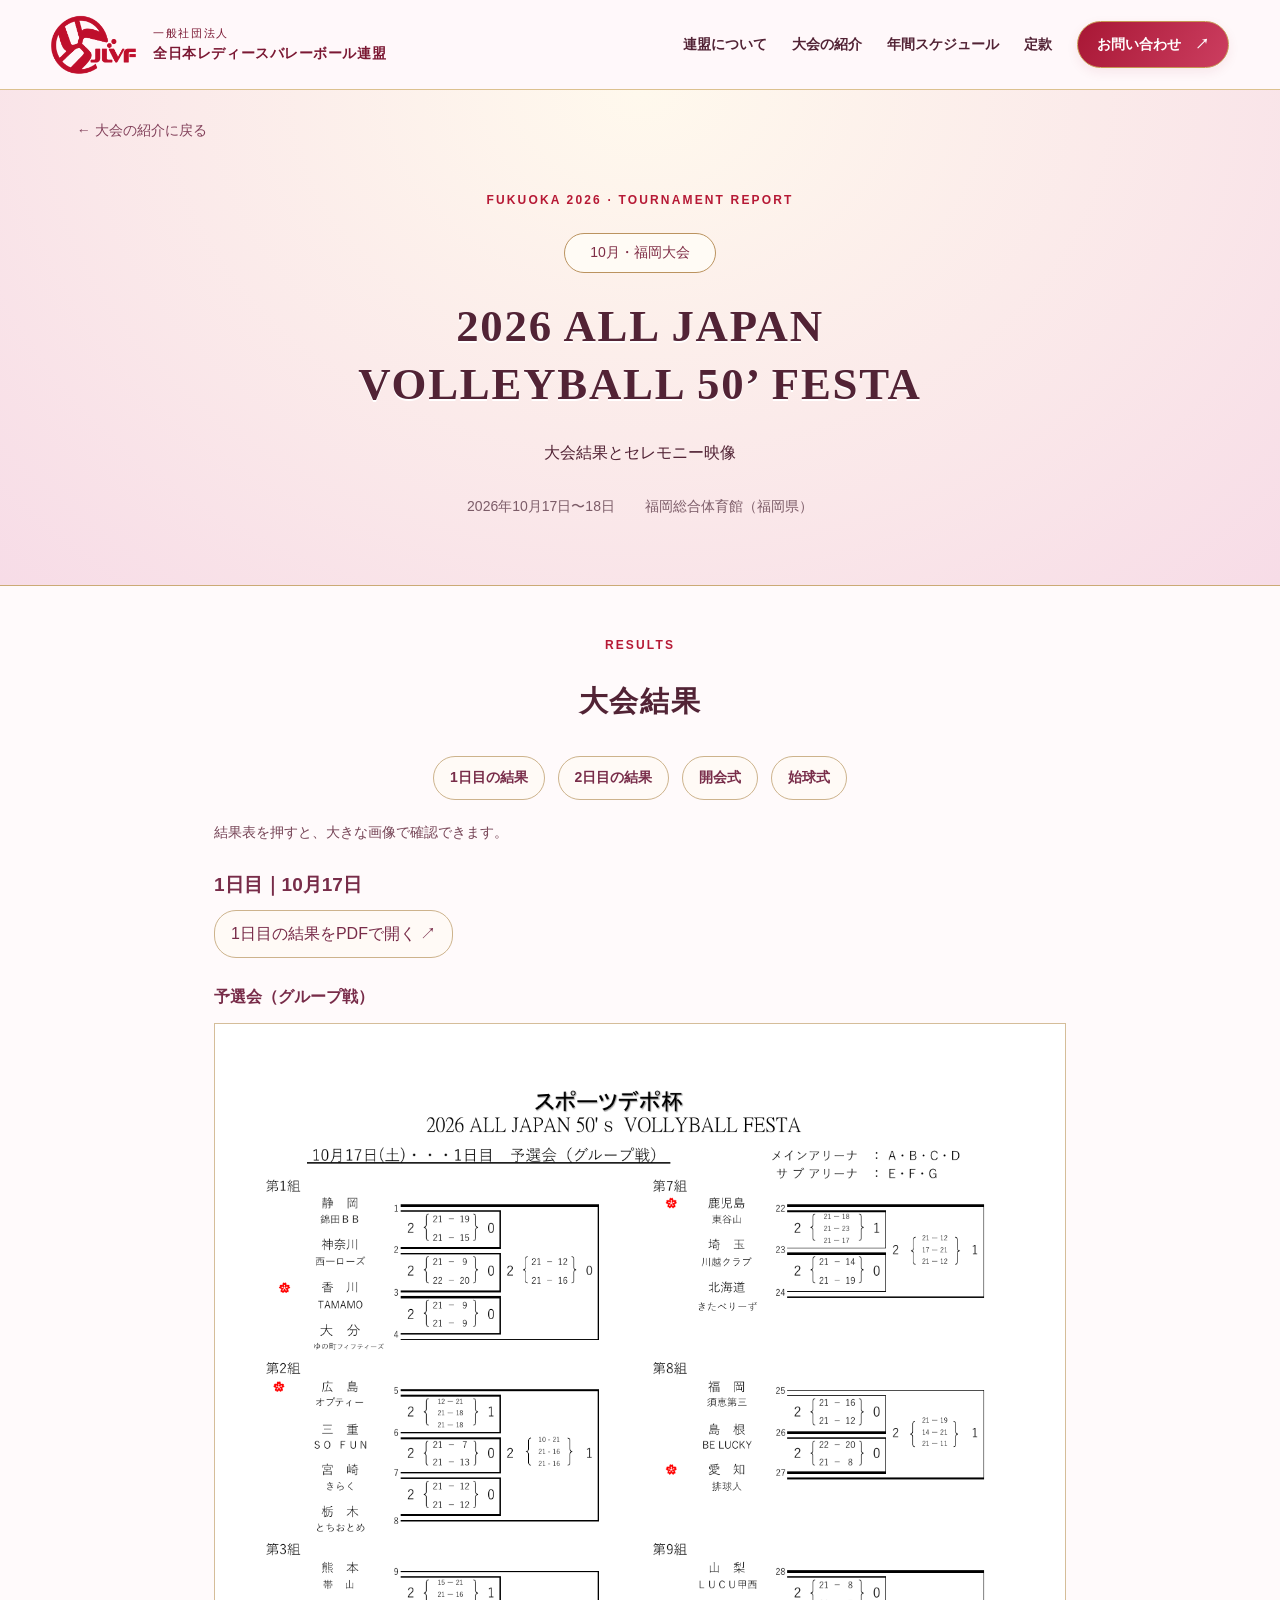
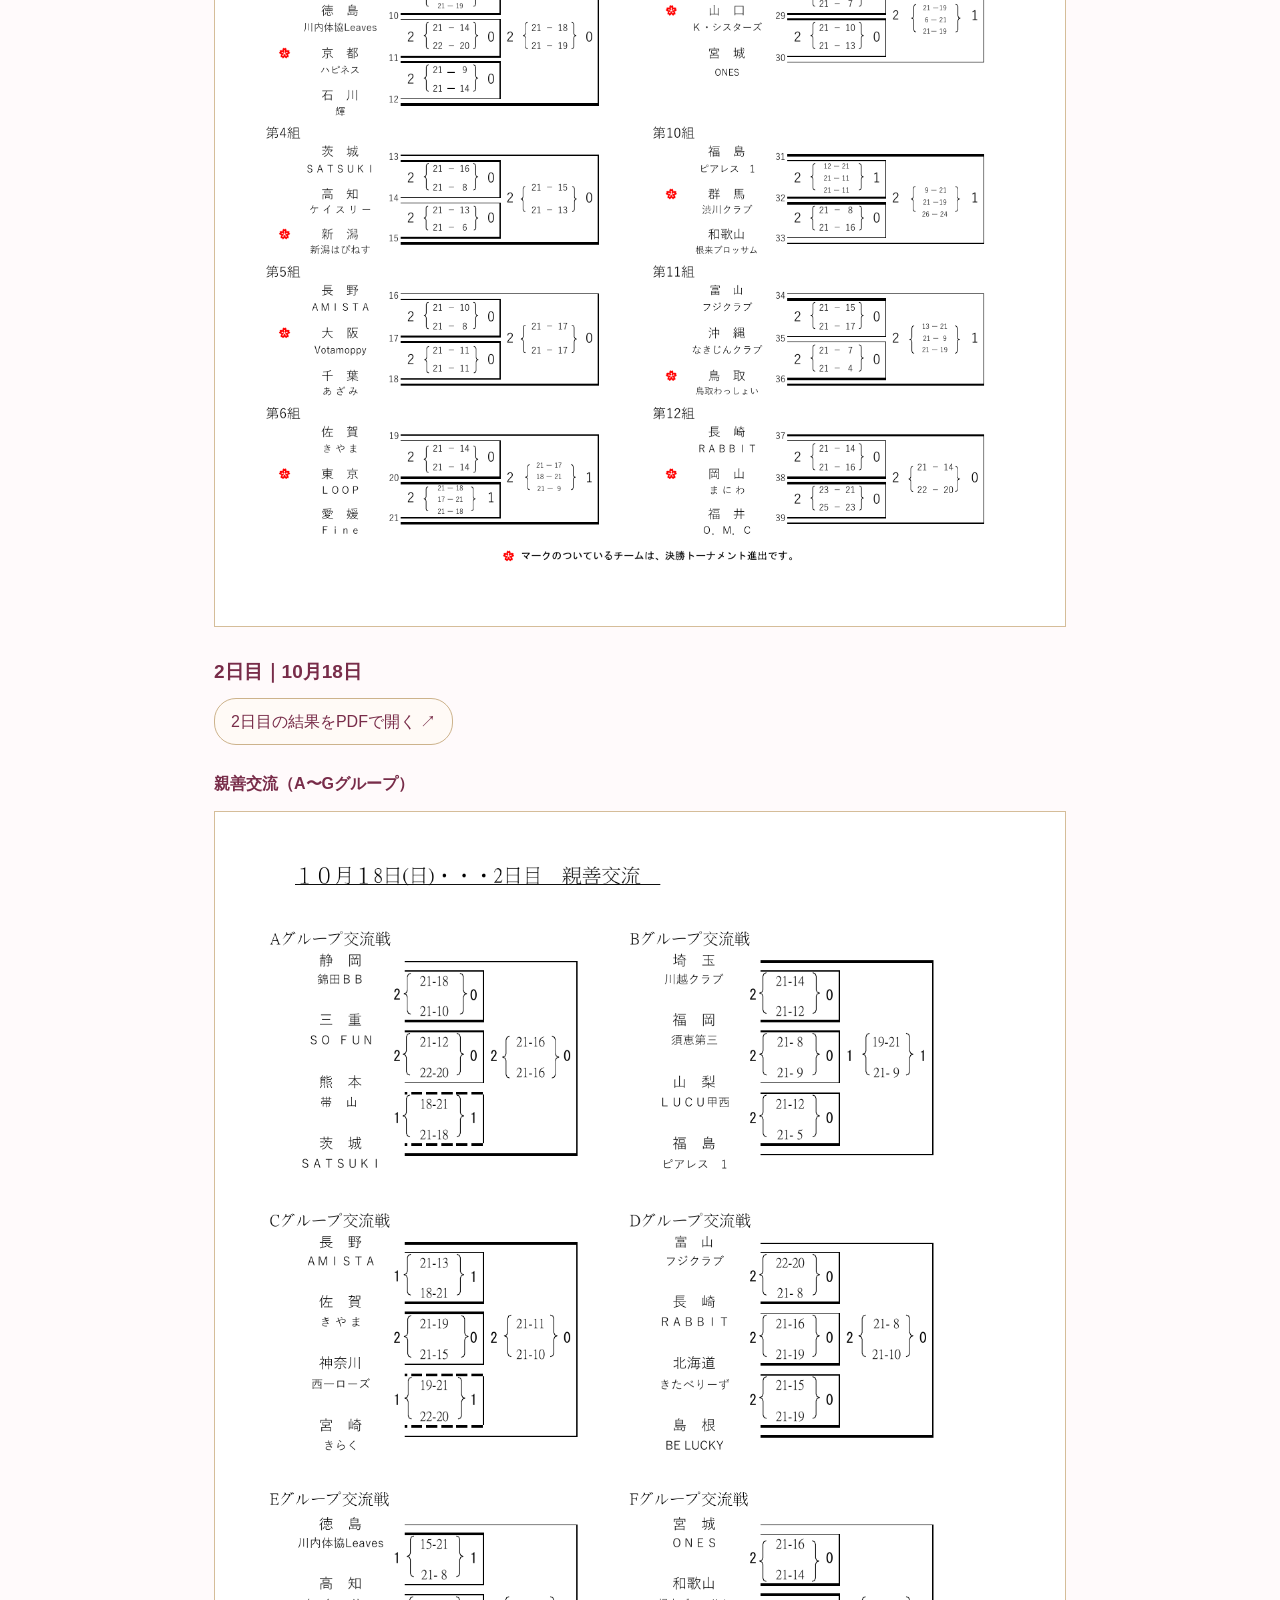
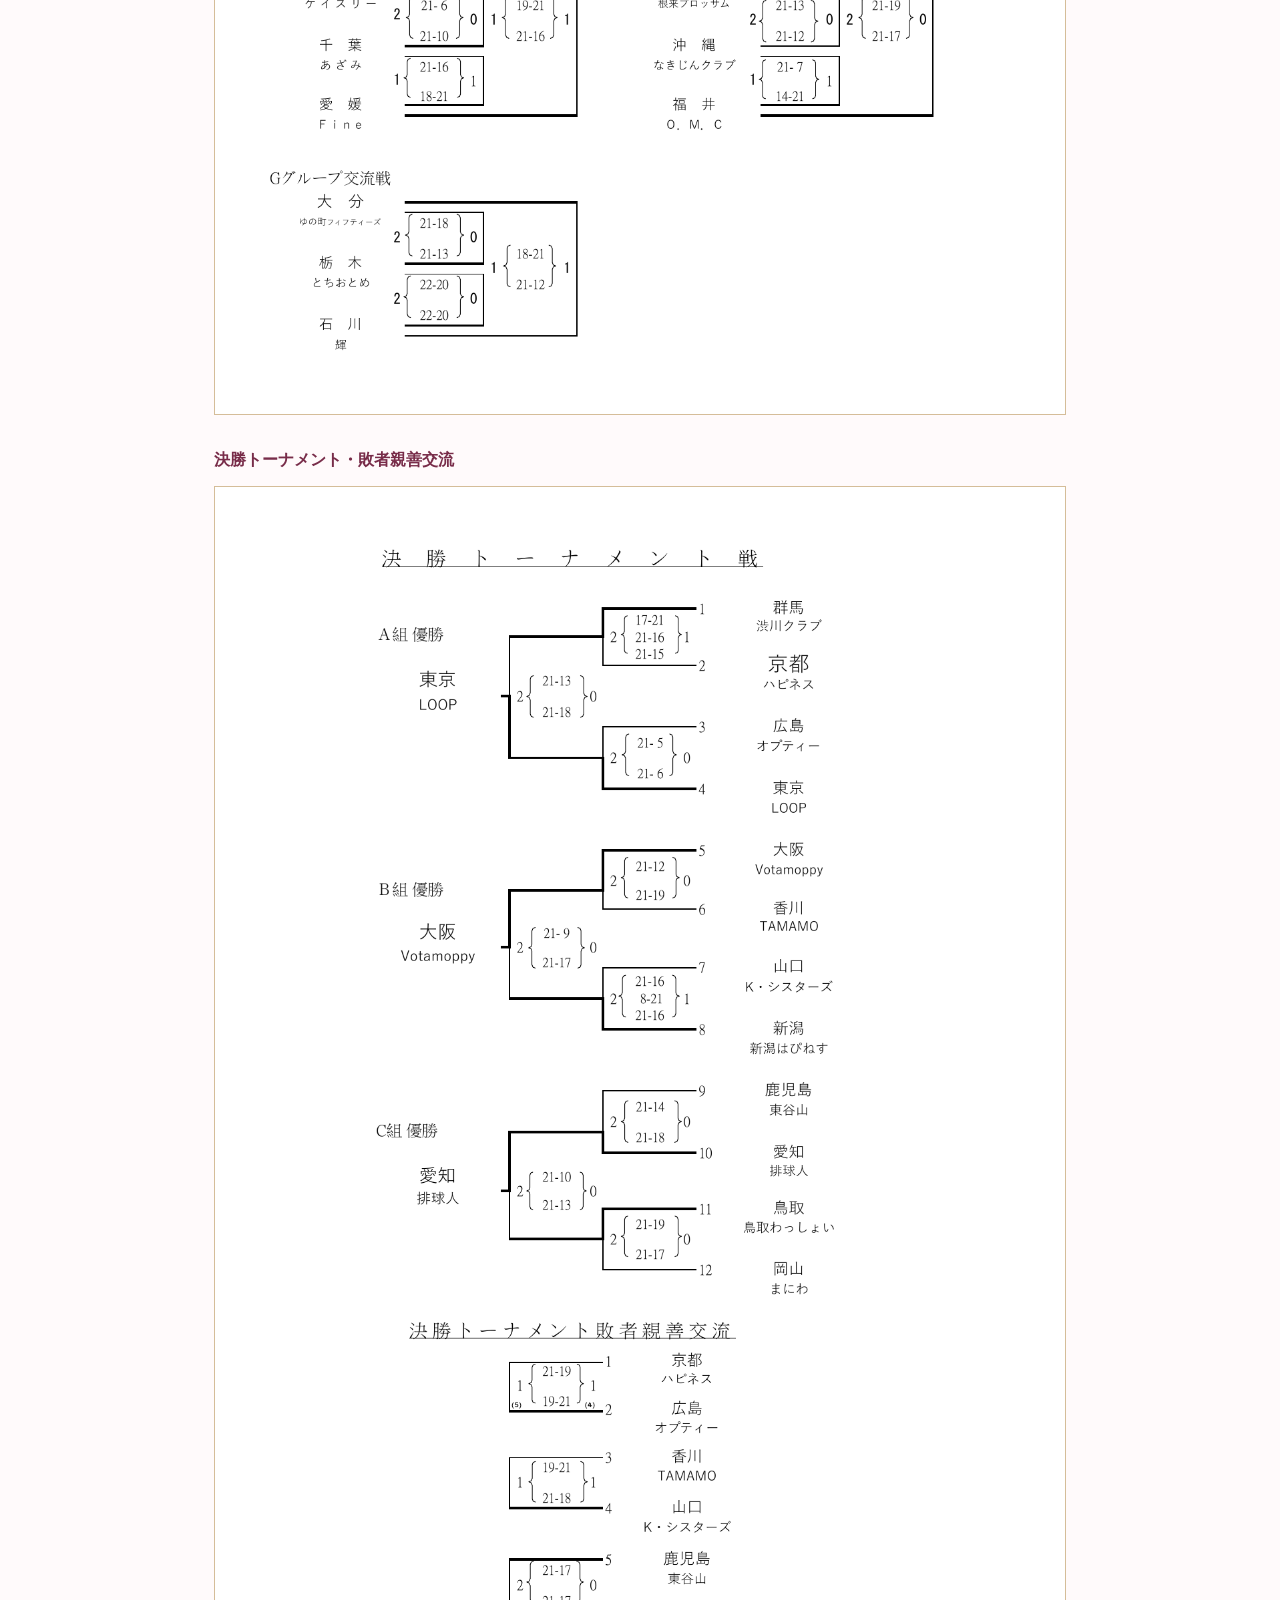
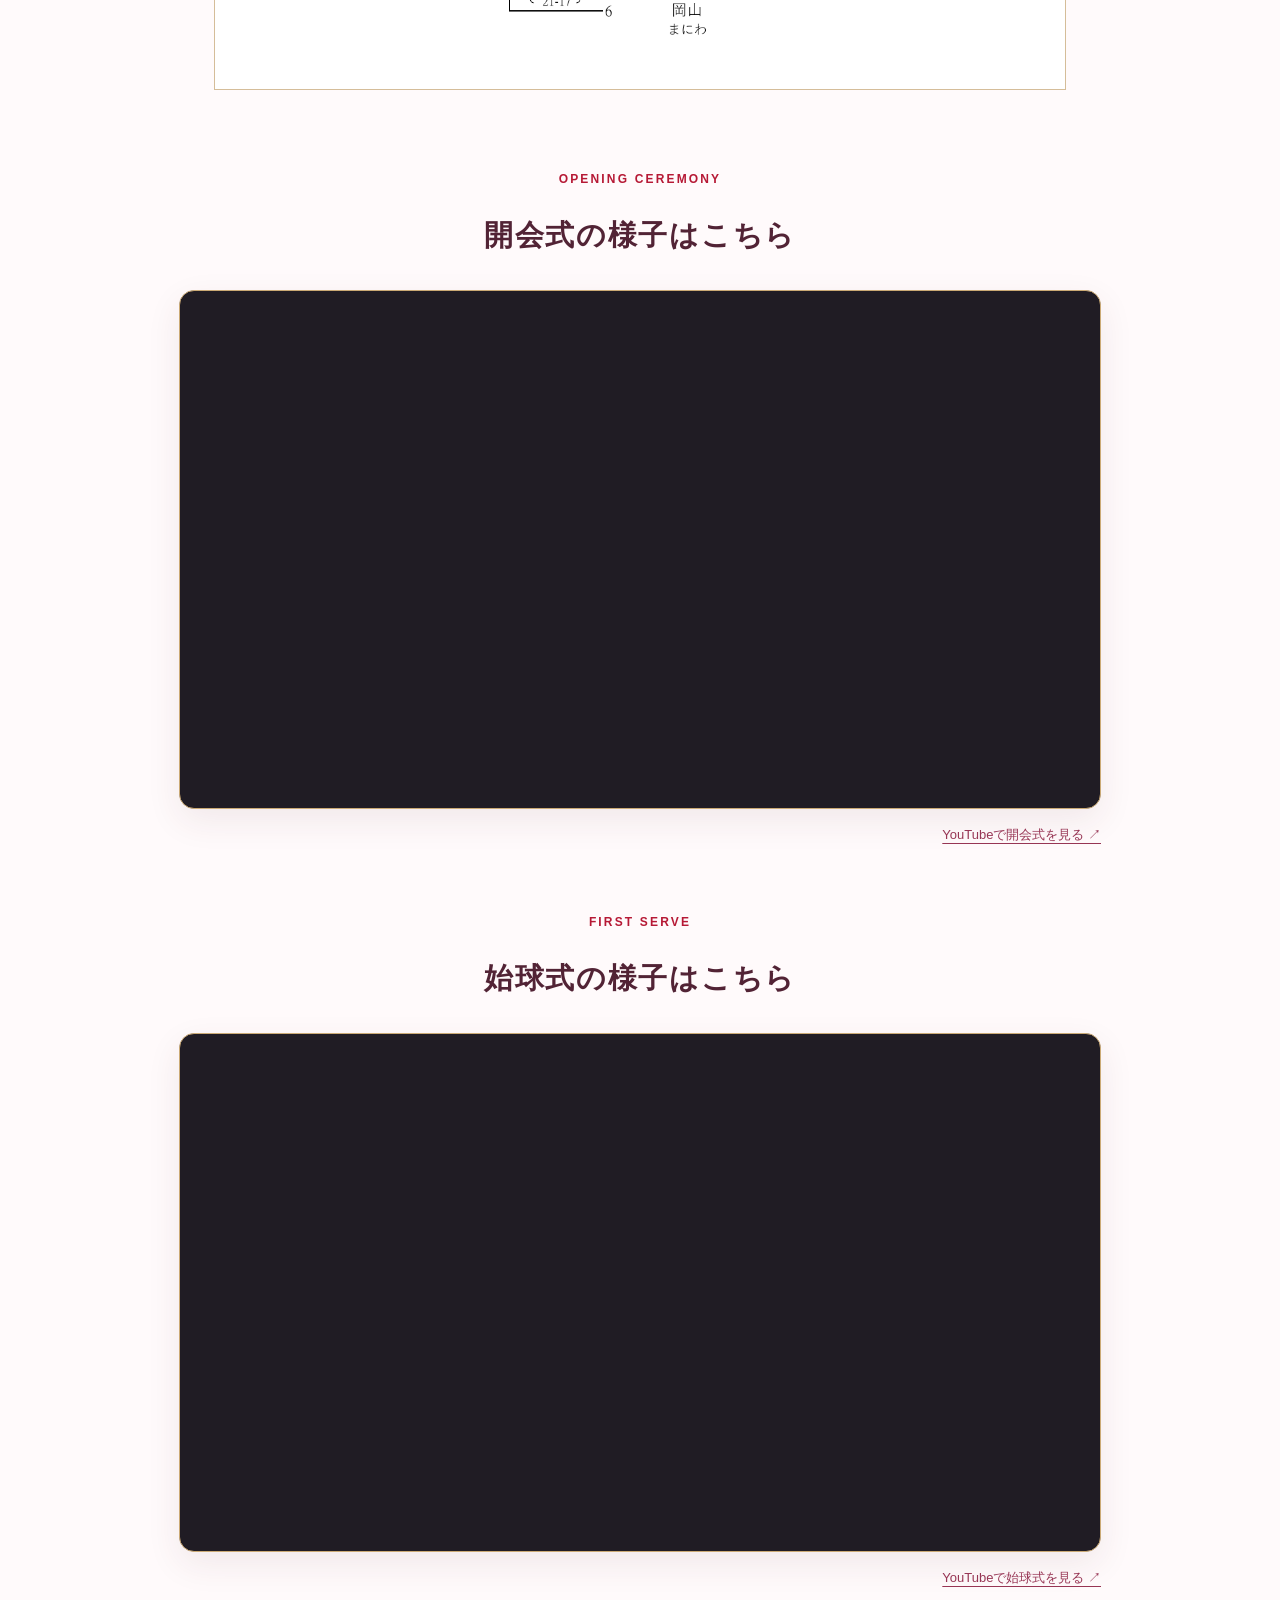
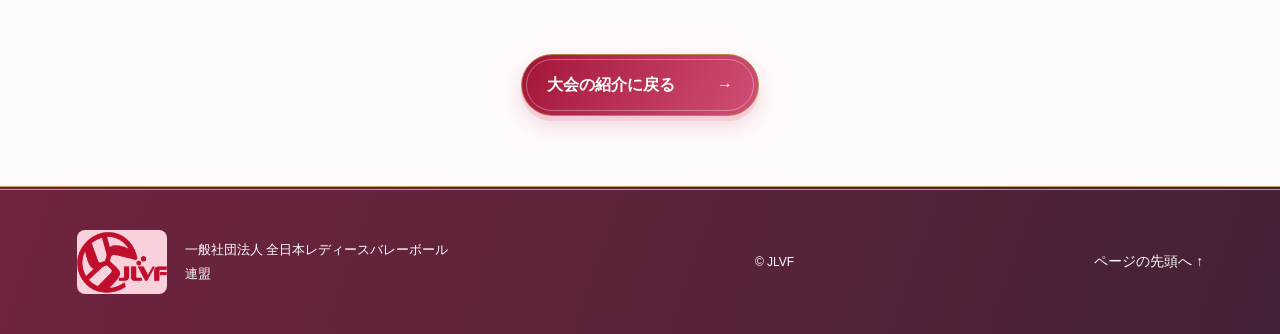
==== commit 935fee00: "福岡大会名を「50’ FESTA」に統一" ====
--- a/fukuoka-2026.html
+++ b/fukuoka-2026.html
@@ -1,2 +1,2 @@
 <!doctype html><html lang="ja"><head><meta charset="utf-8"><meta name="viewport" content="width=device-width,initial-scale=1"><title>10月・福岡大会 大会結果｜JLVF</title><meta name="description" content="福岡大会の両日の大会結果と開会式・始球式の映像をご紹介します。"><link rel="stylesheet" href="style.css?v=10"><link rel="icon" href="data:image/svg+xml,%3Csvg xmlns='http://www.w3.org/2000/svg' viewBox='0 0 40 40'%3E%3Crect width='40' height='40' rx='12' fill='%23b61935'/%3E%3Ctext x='20' y='29' text-anchor='middle' font-family='Arial' font-weight='bold' font-size='26' fill='white'%3EJ%3C/text%3E%3C/svg%3E"><style>.results{max-width:980px;margin:auto;padding:48px 5%}.results h3,.results h4{color:#782c49;margin:24px 0 10px}.result-links{display:flex;gap:.8rem;flex-wrap:wrap;justify-content:center;margin:20px 0}.result-links a,.pdf-link{display:inline-block;padding:8px 16px;border:1px solid #cdb38c;border-radius:22px;color:#782c49;background:#fffaf6}.sheet img{width:100%;height:auto;display:block;border:1px solid #d5bd99;background:white}.sheet{margin:12px 0 30px}.results article,.report-movie{scroll-margin-top:105px}.sheet a{display:block;cursor:zoom-in}.sheet-note{font-size:14px;color:#764456;margin:12px 0}</style></head><body class="report-page"><a class="skip" href="#report">本文へ移動</a><header class="header"><a class="brand" href="index.html#top" aria-label="JLVF トップページ"><span class="official-logo" role="img" aria-label="連盟旗のJLVFロゴ"></span><span class="brand-name"><small>一般社団法人</small>全日本レディース<br class="mobile-break">バレーボール連盟</span></a><button class="menu-toggle" aria-controls="navigation" aria-expanded="false">メニュー <span>☰</span></button><nav id="navigation" aria-label="メインメニュー"><a href="index.html#about">連盟について</a><a href="index.html#tournaments">大会の紹介</a><a href="index.html#schedule">年間スケジュール</a><a href="index.html#documents">定款</a><a class="nav-contact" href="index.html#contact">お問い合わせ <span>↗</span></a></nav></header>
-<main id="report"><div class="report-hero"><a class="breadcrumb" href="index.html#tournaments">← 大会の紹介に戻る</a><p class="eyebrow">FUKUOKA 2026 · TOURNAMENT REPORT</p><span class="report-badge">10月・福岡大会</span><h1>2026 ALL JAPAN<br>VOLLEYBALL 50 FESTA</h1><p class="report-subtitle">大会結果とセレモニー映像</p><div class="report-meta"><span>2026年10月17日〜18日</span><span>福岡総合体育館（福岡県）</span></div></div><section class="results"><div class="report-section-title"><p class="eyebrow">RESULTS</p><h2>大会結果</h2></div><nav class="result-links" aria-label="大会レポートの目次"><a href="#day1">1日目の結果</a><a href="#day2">2日目の結果</a><a href="#ceremony">開会式</a><a href="#first-serve">始球式</a></nav><p class="sheet-note">結果表を押すと、大きな画像で確認できます。</p><article id="day1"><h3>1日目｜10月17日</h3><a class="pdf-link" href="assets/fukuoka-results/day1.pdf" target="_blank" rel="noopener">1日目の結果をPDFで開く ↗</a><h4>予選会（グループ戦）</h4><figure class="sheet"><a href="assets/fukuoka-results/day1-1.png" target="_blank" rel="noopener"><img src="assets/fukuoka-results/day1-1.png" width="1273" height="1800" loading="lazy" alt="1日目・予選会（グループ戦）の全試合結果（押すと拡大）"></a></figure></article><article id="day2"><h3>2日目｜10月18日</h3><a class="pdf-link" href="assets/fukuoka-results/day2.pdf" target="_blank" rel="noopener">2日目の結果をPDFで開く ↗</a><h4>親善交流（A〜Gグループ）</h4><figure class="sheet"><a href="assets/fukuoka-results/day2-1.png" target="_blank" rel="noopener"><img src="assets/fukuoka-results/day2-1.png" width="1273" height="1800" loading="lazy" alt="2日目・親善交流（A〜Gグループ）の全試合結果（押すと拡大）"></a></figure><h4>決勝トーナメント・敗者親善交流</h4><figure class="sheet"><a href="assets/fukuoka-results/day2-2.png" target="_blank" rel="noopener"><img src="assets/fukuoka-results/day2-2.png" width="1273" height="1800" loading="lazy" alt="2日目・決勝トーナメント・敗者親善交流の全試合結果（押すと拡大）"></a></figure></article></section><section id="ceremony" class="report-movie match-movie"><div class="report-section-title"><p class="eyebrow">OPENING CEREMONY</p><h2>開会式の様子はこちら</h2></div><div class="match-player"><iframe title="福岡大会の開会式" src="https://www.youtube-nocookie.com/embed/4MX00SyCl1s" loading="lazy" referrerpolicy="strict-origin-when-cross-origin" allow="encrypted-media; picture-in-picture; fullscreen" allowfullscreen></iframe></div><p class="match-note"><a href="https://www.youtube.com/watch?v=4MX00SyCl1s" target="_blank" rel="noopener">YouTubeで開会式を見る ↗</a></p></section><section id="first-serve" class="report-movie match-movie"><div class="report-section-title"><p class="eyebrow">FIRST SERVE</p><h2>始球式の様子はこちら</h2></div><div class="match-player"><iframe title="福岡大会の始球式" src="https://www.youtube-nocookie.com/embed/ZOb7_QlvT4I" loading="lazy" referrerpolicy="strict-origin-when-cross-origin" allow="encrypted-media; picture-in-picture; fullscreen" allowfullscreen></iframe></div><p class="match-note"><a href="https://www.youtube.com/watch?v=ZOb7_QlvT4I" target="_blank" rel="noopener">YouTubeで始球式を見る ↗</a></p></section><div class="report-return"><a class="button" href="index.html#tournaments">大会の紹介に戻る <span>→</span></a></div></main><footer><a class="footer-brand" href="index.html#top"><i class="official-logo" role="img" aria-label="連盟旗のJLVFロゴ"></i><span>一般社団法人 全日本レディースバレーボール連盟</span></a><p>© JLVF</p><a href="index.html#top">ページの先頭へ ↑</a></footer><script>const toggle=document.querySelector('.menu-toggle'),nav=document.querySelector('#navigation');toggle.addEventListener('click',()=>{const open=toggle.getAttribute('aria-expanded')==='true';toggle.setAttribute('aria-expanded',String(!open));nav.classList.toggle('open',!open)});document.addEventListener('keydown',e=>{if(e.key==='Escape'){nav.classList.remove('open');toggle.setAttribute('aria-expanded','false')}});</script></body></html>+<main id="report"><div class="report-hero"><a class="breadcrumb" href="index.html#tournaments">← 大会の紹介に戻る</a><p class="eyebrow">FUKUOKA 2026 · TOURNAMENT REPORT</p><span class="report-badge">10月・福岡大会</span><h1>2026 ALL JAPAN<br>VOLLEYBALL 50’ FESTA</h1><p class="report-subtitle">大会結果とセレモニー映像</p><div class="report-meta"><span>2026年10月17日〜18日</span><span>福岡総合体育館（福岡県）</span></div></div><section class="results"><div class="report-section-title"><p class="eyebrow">RESULTS</p><h2>大会結果</h2></div><nav class="result-links" aria-label="大会レポートの目次"><a href="#day1">1日目の結果</a><a href="#day2">2日目の結果</a><a href="#ceremony">開会式</a><a href="#first-serve">始球式</a></nav><p class="sheet-note">結果表を押すと、大きな画像で確認できます。</p><article id="day1"><h3>1日目｜10月17日</h3><a class="pdf-link" href="assets/fukuoka-results/day1.pdf" target="_blank" rel="noopener">1日目の結果をPDFで開く ↗</a><h4>予選会（グループ戦）</h4><figure class="sheet"><a href="assets/fukuoka-results/day1-1.png" target="_blank" rel="noopener"><img src="assets/fukuoka-results/day1-1.png" width="1273" height="1800" loading="lazy" alt="1日目・予選会（グループ戦）の全試合結果（押すと拡大）"></a></figure></article><article id="day2"><h3>2日目｜10月18日</h3><a class="pdf-link" href="assets/fukuoka-results/day2.pdf" target="_blank" rel="noopener">2日目の結果をPDFで開く ↗</a><h4>親善交流（A〜Gグループ）</h4><figure class="sheet"><a href="assets/fukuoka-results/day2-1.png" target="_blank" rel="noopener"><img src="assets/fukuoka-results/day2-1.png" width="1273" height="1800" loading="lazy" alt="2日目・親善交流（A〜Gグループ）の全試合結果（押すと拡大）"></a></figure><h4>決勝トーナメント・敗者親善交流</h4><figure class="sheet"><a href="assets/fukuoka-results/day2-2.png" target="_blank" rel="noopener"><img src="assets/fukuoka-results/day2-2.png" width="1273" height="1800" loading="lazy" alt="2日目・決勝トーナメント・敗者親善交流の全試合結果（押すと拡大）"></a></figure></article></section><section id="ceremony" class="report-movie match-movie"><div class="report-section-title"><p class="eyebrow">OPENING CEREMONY</p><h2>開会式の様子はこちら</h2></div><div class="match-player"><iframe title="福岡大会の開会式" src="https://www.youtube-nocookie.com/embed/4MX00SyCl1s" loading="lazy" referrerpolicy="strict-origin-when-cross-origin" allow="encrypted-media; picture-in-picture; fullscreen" allowfullscreen></iframe></div><p class="match-note"><a href="https://www.youtube.com/watch?v=4MX00SyCl1s" target="_blank" rel="noopener">YouTubeで開会式を見る ↗</a></p></section><section id="first-serve" class="report-movie match-movie"><div class="report-section-title"><p class="eyebrow">FIRST SERVE</p><h2>始球式の様子はこちら</h2></div><div class="match-player"><iframe title="福岡大会の始球式" src="https://www.youtube-nocookie.com/embed/ZOb7_QlvT4I" loading="lazy" referrerpolicy="strict-origin-when-cross-origin" allow="encrypted-media; picture-in-picture; fullscreen" allowfullscreen></iframe></div><p class="match-note"><a href="https://www.youtube.com/watch?v=ZOb7_QlvT4I" target="_blank" rel="noopener">YouTubeで始球式を見る ↗</a></p></section><div class="report-return"><a class="button" href="index.html#tournaments">大会の紹介に戻る <span>→</span></a></div></main><footer><a class="footer-brand" href="index.html#top"><i class="official-logo" role="img" aria-label="連盟旗のJLVFロゴ"></i><span>一般社団法人 全日本レディースバレーボール連盟</span></a><p>© JLVF</p><a href="index.html#top">ページの先頭へ ↑</a></footer><script>const toggle=document.querySelector('.menu-toggle'),nav=document.querySelector('#navigation');toggle.addEventListener('click',()=>{const open=toggle.getAttribute('aria-expanded')==='true';toggle.setAttribute('aria-expanded',String(!open));nav.classList.toggle('open',!open)});document.addEventListener('keydown',e=>{if(e.key==='Escape'){nav.classList.remove('open');toggle.setAttribute('aria-expanded','false')}});</script></body></html>
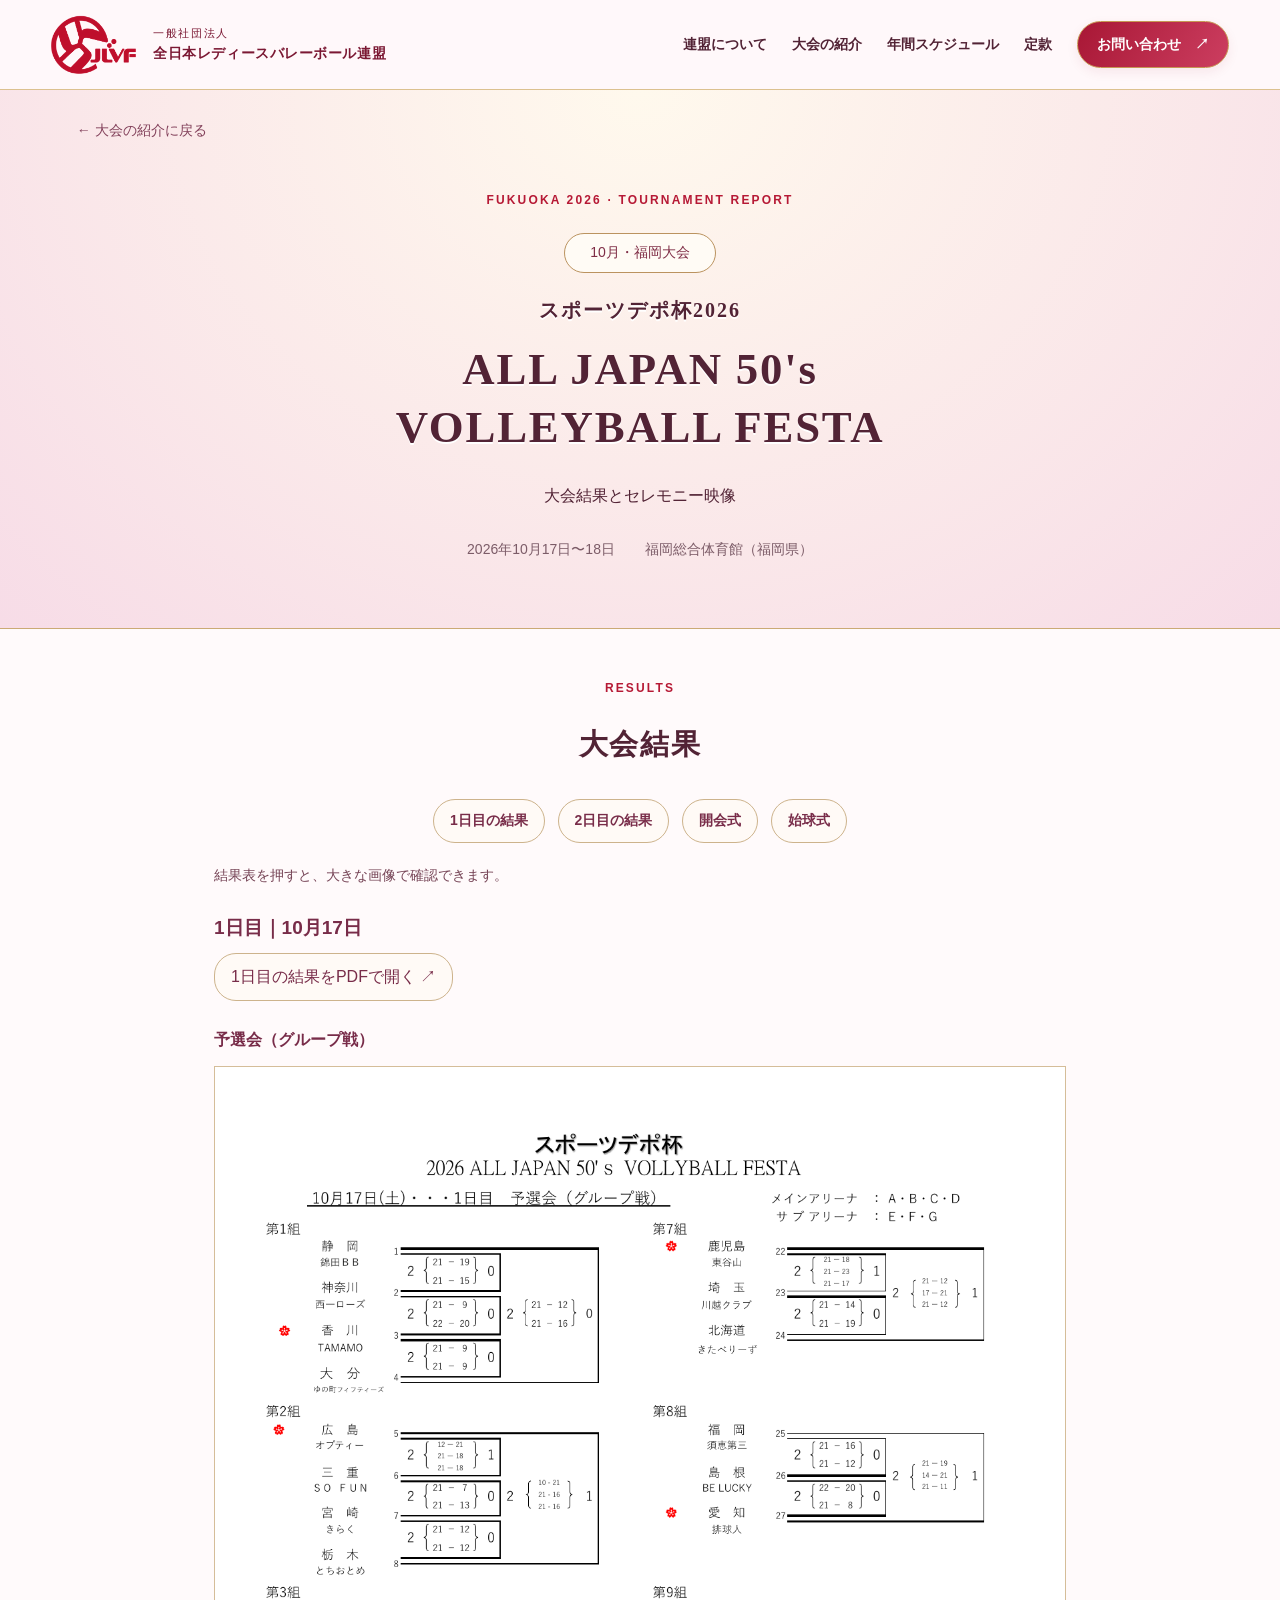
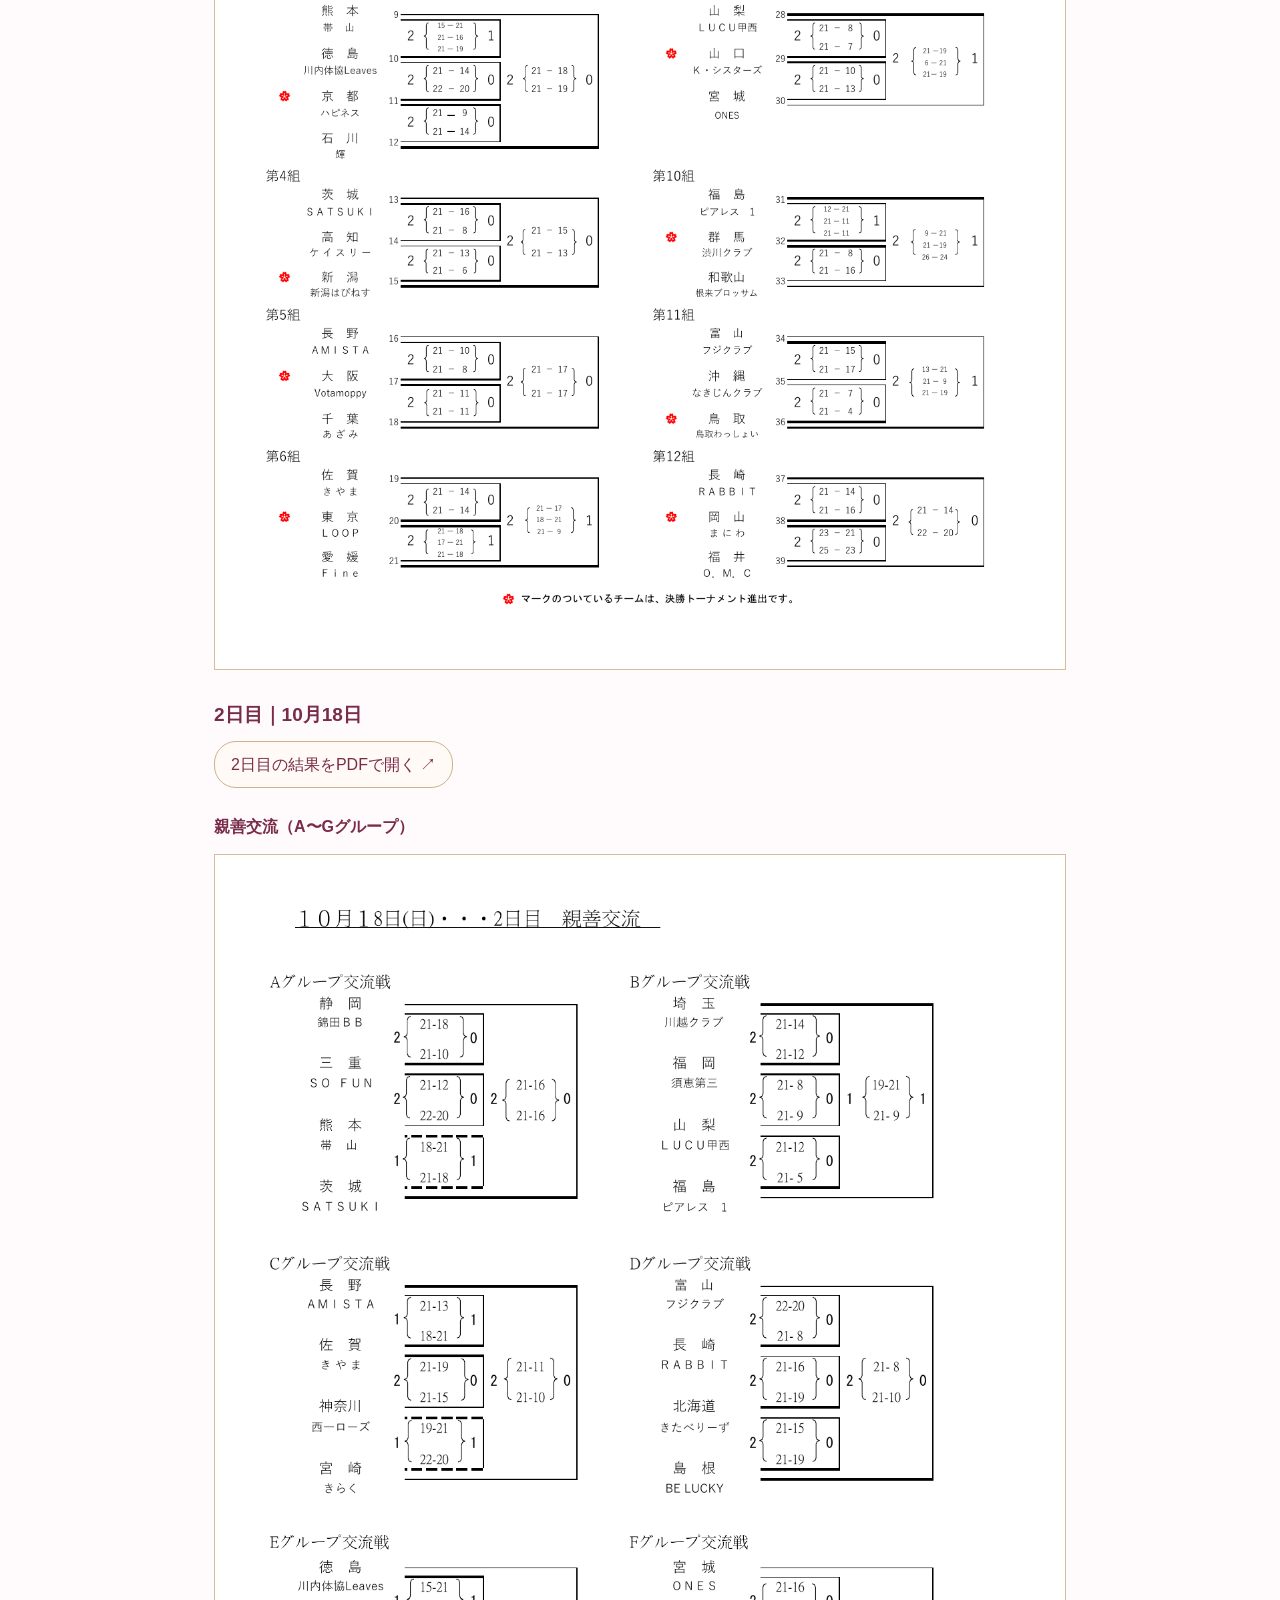
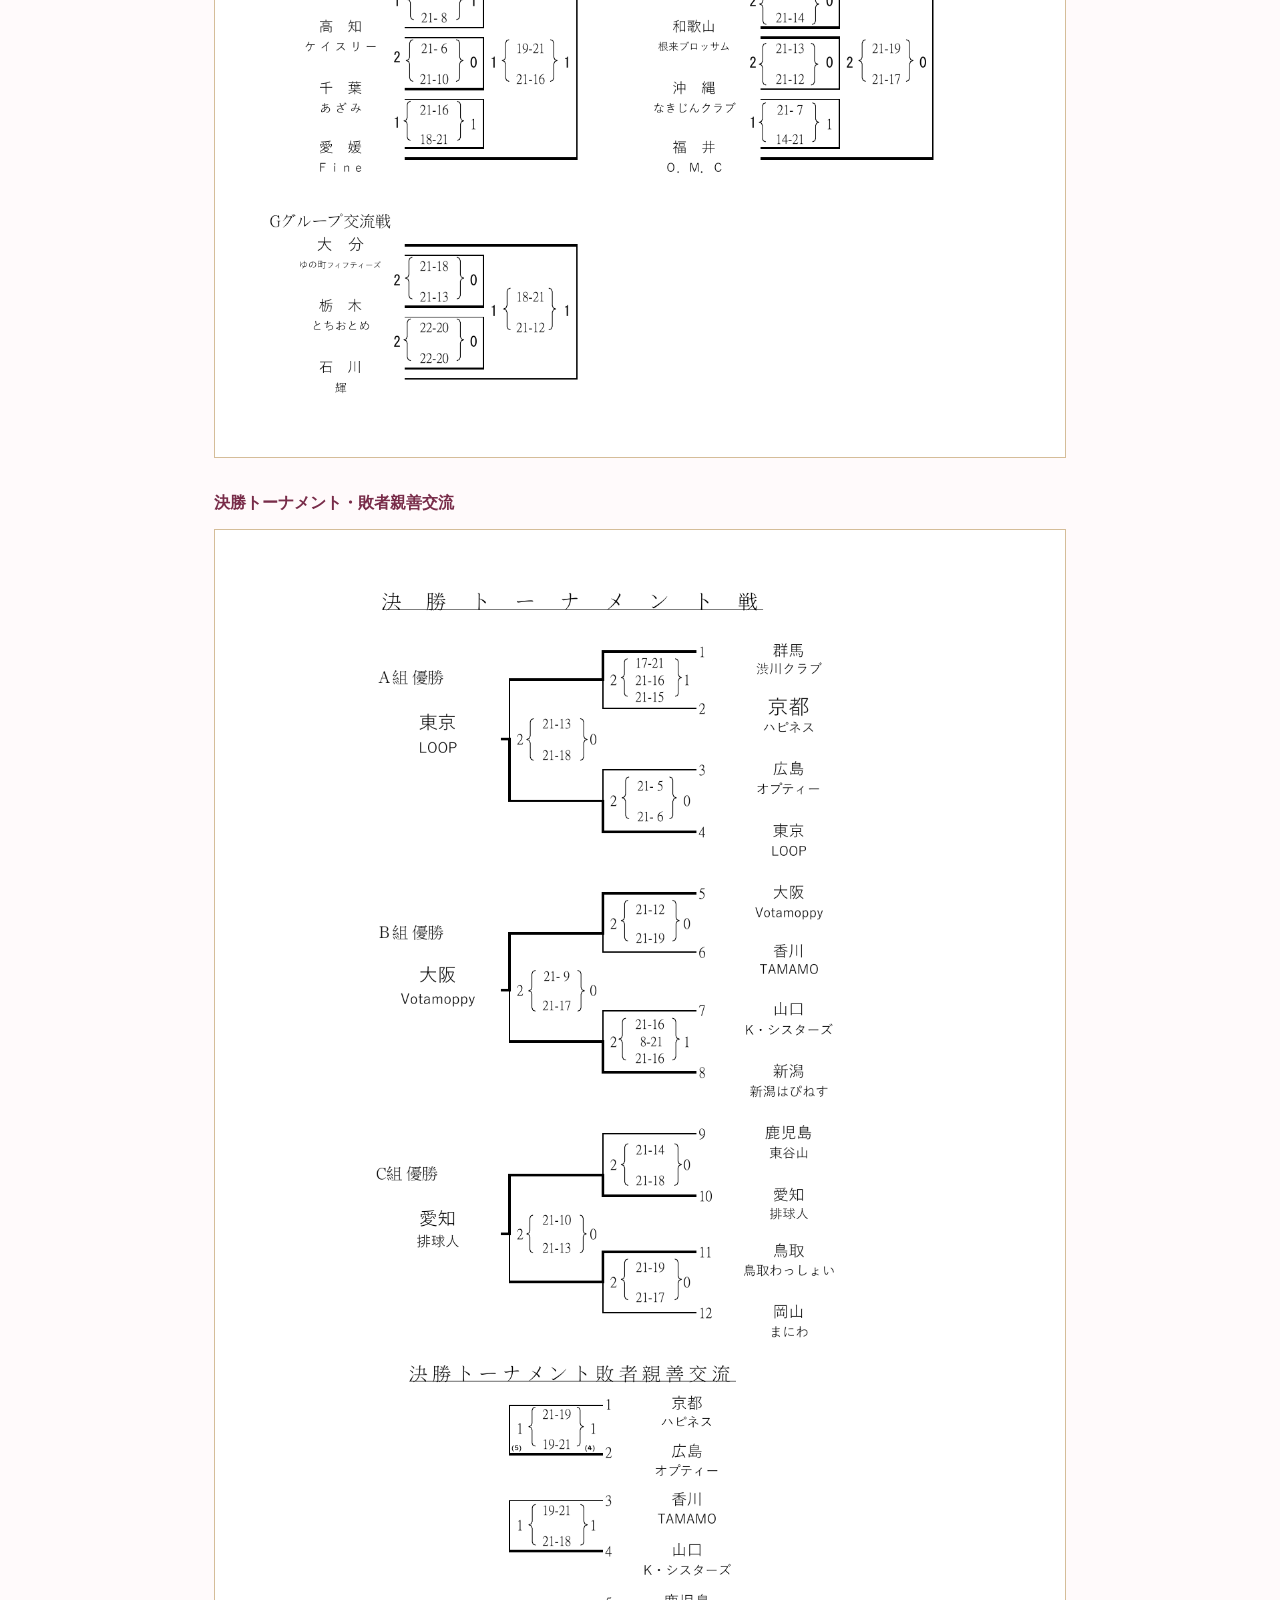
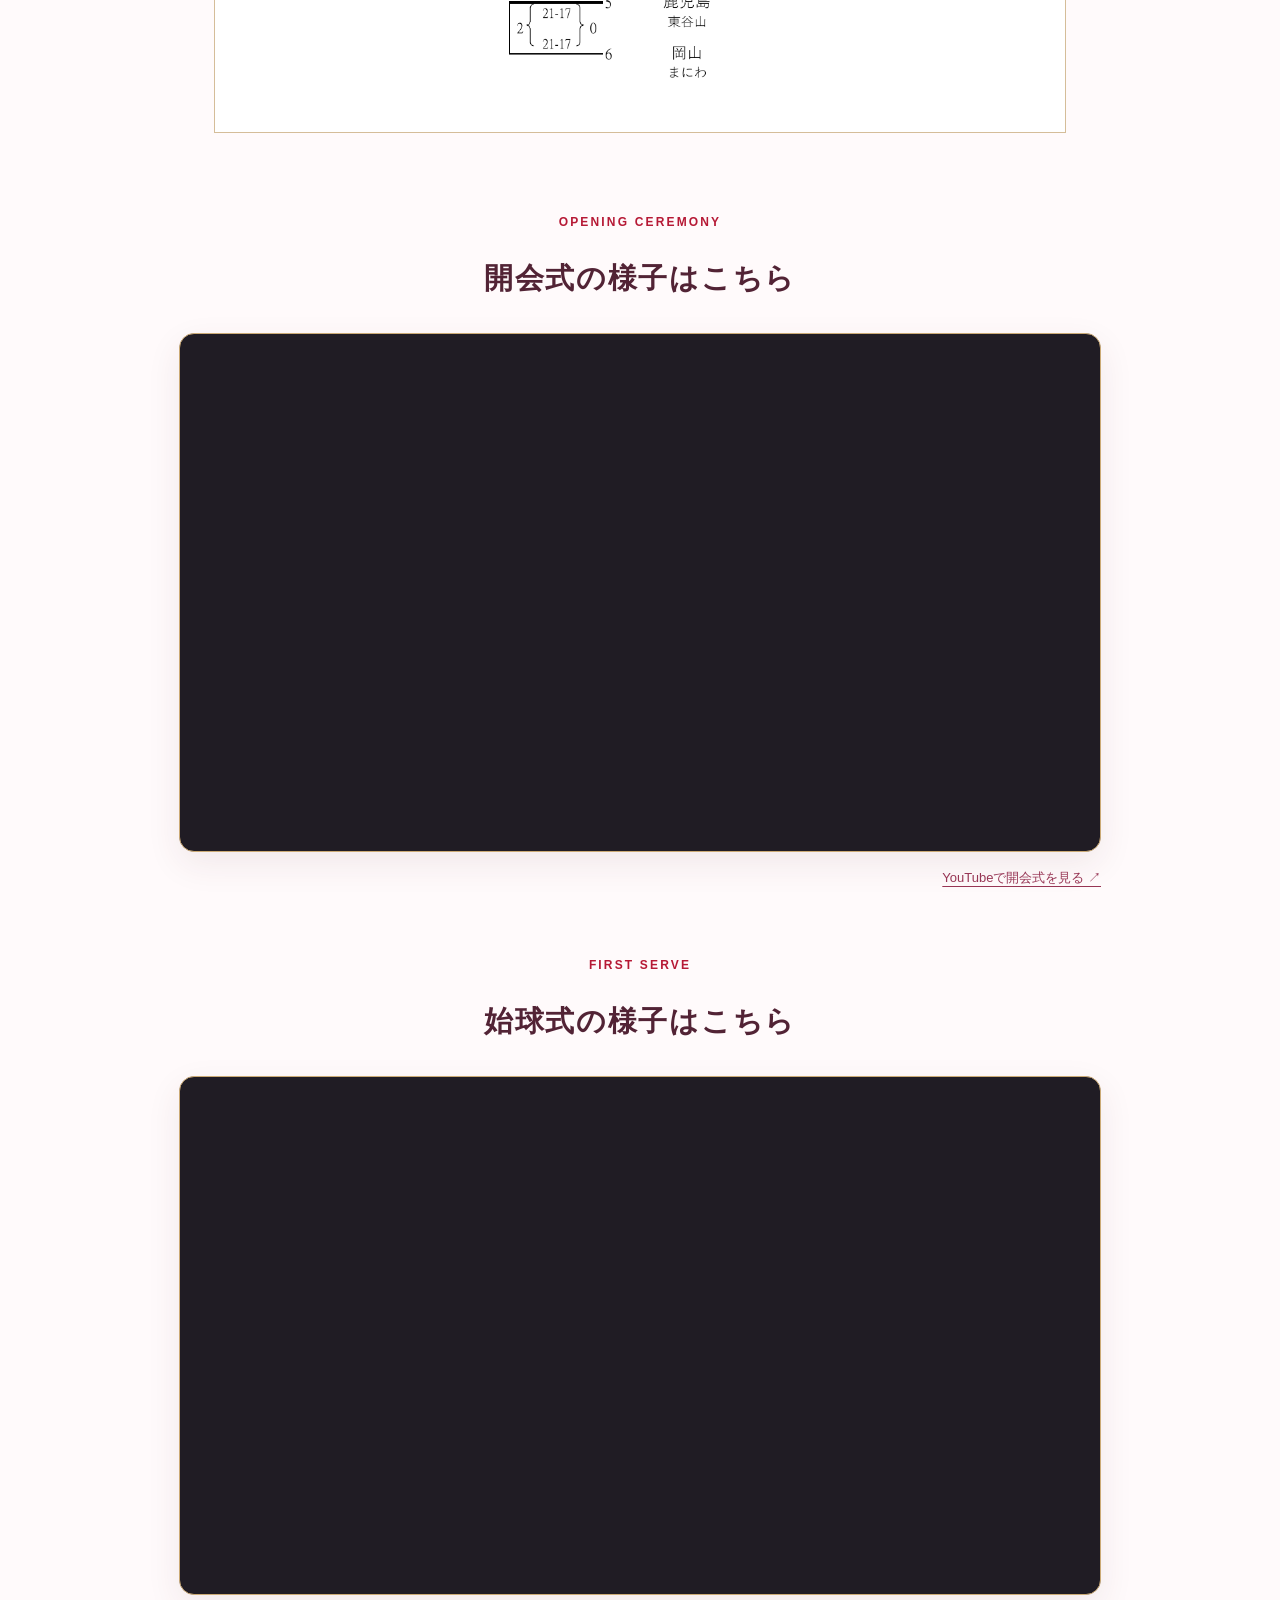
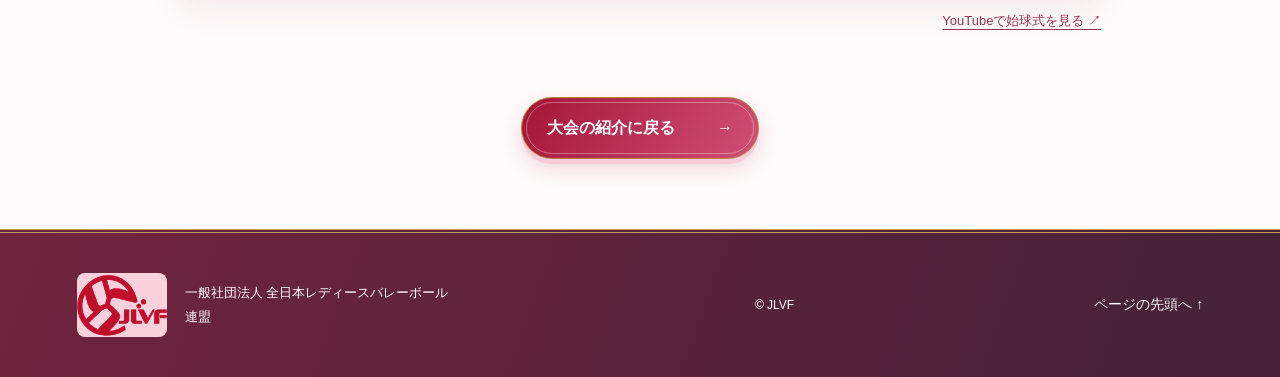
==== commit 67984607: "2026年大会の正式名称を訂正" ====
--- a/fukuoka-2026.html
+++ b/fukuoka-2026.html
@@ -1,2 +1,2 @@
 <!doctype html><html lang="ja"><head><meta charset="utf-8"><meta name="viewport" content="width=device-width,initial-scale=1"><title>10月・福岡大会 大会結果｜JLVF</title><meta name="description" content="福岡大会の両日の大会結果と開会式・始球式の映像をご紹介します。"><link rel="stylesheet" href="style.css?v=10"><link rel="icon" href="data:image/svg+xml,%3Csvg xmlns='http://www.w3.org/2000/svg' viewBox='0 0 40 40'%3E%3Crect width='40' height='40' rx='12' fill='%23b61935'/%3E%3Ctext x='20' y='29' text-anchor='middle' font-family='Arial' font-weight='bold' font-size='26' fill='white'%3EJ%3C/text%3E%3C/svg%3E"><style>.results{max-width:980px;margin:auto;padding:48px 5%}.results h3,.results h4{color:#782c49;margin:24px 0 10px}.result-links{display:flex;gap:.8rem;flex-wrap:wrap;justify-content:center;margin:20px 0}.result-links a,.pdf-link{display:inline-block;padding:8px 16px;border:1px solid #cdb38c;border-radius:22px;color:#782c49;background:#fffaf6}.sheet img{width:100%;height:auto;display:block;border:1px solid #d5bd99;background:white}.sheet{margin:12px 0 30px}.results article,.report-movie{scroll-margin-top:105px}.sheet a{display:block;cursor:zoom-in}.sheet-note{font-size:14px;color:#764456;margin:12px 0}</style></head><body class="report-page"><a class="skip" href="#report">本文へ移動</a><header class="header"><a class="brand" href="index.html#top" aria-label="JLVF トップページ"><span class="official-logo" role="img" aria-label="連盟旗のJLVFロゴ"></span><span class="brand-name"><small>一般社団法人</small>全日本レディース<br class="mobile-break">バレーボール連盟</span></a><button class="menu-toggle" aria-controls="navigation" aria-expanded="false">メニュー <span>☰</span></button><nav id="navigation" aria-label="メインメニュー"><a href="index.html#about">連盟について</a><a href="index.html#tournaments">大会の紹介</a><a href="index.html#schedule">年間スケジュール</a><a href="index.html#documents">定款</a><a class="nav-contact" href="index.html#contact">お問い合わせ <span>↗</span></a></nav></header>
-<main id="report"><div class="report-hero"><a class="breadcrumb" href="index.html#tournaments">← 大会の紹介に戻る</a><p class="eyebrow">FUKUOKA 2026 · TOURNAMENT REPORT</p><span class="report-badge">10月・福岡大会</span><h1>2026 ALL JAPAN<br>VOLLEYBALL 50’ FESTA</h1><p class="report-subtitle">大会結果とセレモニー映像</p><div class="report-meta"><span>2026年10月17日〜18日</span><span>福岡総合体育館（福岡県）</span></div></div><section class="results"><div class="report-section-title"><p class="eyebrow">RESULTS</p><h2>大会結果</h2></div><nav class="result-links" aria-label="大会レポートの目次"><a href="#day1">1日目の結果</a><a href="#day2">2日目の結果</a><a href="#ceremony">開会式</a><a href="#first-serve">始球式</a></nav><p class="sheet-note">結果表を押すと、大きな画像で確認できます。</p><article id="day1"><h3>1日目｜10月17日</h3><a class="pdf-link" href="assets/fukuoka-results/day1.pdf" target="_blank" rel="noopener">1日目の結果をPDFで開く ↗</a><h4>予選会（グループ戦）</h4><figure class="sheet"><a href="assets/fukuoka-results/day1-1.png" target="_blank" rel="noopener"><img src="assets/fukuoka-results/day1-1.png" width="1273" height="1800" loading="lazy" alt="1日目・予選会（グループ戦）の全試合結果（押すと拡大）"></a></figure></article><article id="day2"><h3>2日目｜10月18日</h3><a class="pdf-link" href="assets/fukuoka-results/day2.pdf" target="_blank" rel="noopener">2日目の結果をPDFで開く ↗</a><h4>親善交流（A〜Gグループ）</h4><figure class="sheet"><a href="assets/fukuoka-results/day2-1.png" target="_blank" rel="noopener"><img src="assets/fukuoka-results/day2-1.png" width="1273" height="1800" loading="lazy" alt="2日目・親善交流（A〜Gグループ）の全試合結果（押すと拡大）"></a></figure><h4>決勝トーナメント・敗者親善交流</h4><figure class="sheet"><a href="assets/fukuoka-results/day2-2.png" target="_blank" rel="noopener"><img src="assets/fukuoka-results/day2-2.png" width="1273" height="1800" loading="lazy" alt="2日目・決勝トーナメント・敗者親善交流の全試合結果（押すと拡大）"></a></figure></article></section><section id="ceremony" class="report-movie match-movie"><div class="report-section-title"><p class="eyebrow">OPENING CEREMONY</p><h2>開会式の様子はこちら</h2></div><div class="match-player"><iframe title="福岡大会の開会式" src="https://www.youtube-nocookie.com/embed/4MX00SyCl1s" loading="lazy" referrerpolicy="strict-origin-when-cross-origin" allow="encrypted-media; picture-in-picture; fullscreen" allowfullscreen></iframe></div><p class="match-note"><a href="https://www.youtube.com/watch?v=4MX00SyCl1s" target="_blank" rel="noopener">YouTubeで開会式を見る ↗</a></p></section><section id="first-serve" class="report-movie match-movie"><div class="report-section-title"><p class="eyebrow">FIRST SERVE</p><h2>始球式の様子はこちら</h2></div><div class="match-player"><iframe title="福岡大会の始球式" src="https://www.youtube-nocookie.com/embed/ZOb7_QlvT4I" loading="lazy" referrerpolicy="strict-origin-when-cross-origin" allow="encrypted-media; picture-in-picture; fullscreen" allowfullscreen></iframe></div><p class="match-note"><a href="https://www.youtube.com/watch?v=ZOb7_QlvT4I" target="_blank" rel="noopener">YouTubeで始球式を見る ↗</a></p></section><div class="report-return"><a class="button" href="index.html#tournaments">大会の紹介に戻る <span>→</span></a></div></main><footer><a class="footer-brand" href="index.html#top"><i class="official-logo" role="img" aria-label="連盟旗のJLVFロゴ"></i><span>一般社団法人 全日本レディースバレーボール連盟</span></a><p>© JLVF</p><a href="index.html#top">ページの先頭へ ↑</a></footer><script>const toggle=document.querySelector('.menu-toggle'),nav=document.querySelector('#navigation');toggle.addEventListener('click',()=>{const open=toggle.getAttribute('aria-expanded')==='true';toggle.setAttribute('aria-expanded',String(!open));nav.classList.toggle('open',!open)});document.addEventListener('keydown',e=>{if(e.key==='Escape'){nav.classList.remove('open');toggle.setAttribute('aria-expanded','false')}});</script></body></html>
+<main id="report"><div class="report-hero"><a class="breadcrumb" href="index.html#tournaments">← 大会の紹介に戻る</a><p class="eyebrow">FUKUOKA 2026 · TOURNAMENT REPORT</p><span class="report-badge">10月・福岡大会</span><h1><small>スポーツデポ杯2026</small>ALL JAPAN 50's<br>VOLLEYBALL FESTA</h1><p class="report-subtitle">大会結果とセレモニー映像</p><div class="report-meta"><span>2026年10月17日〜18日</span><span>福岡総合体育館（福岡県）</span></div></div><section class="results"><div class="report-section-title"><p class="eyebrow">RESULTS</p><h2>大会結果</h2></div><nav class="result-links" aria-label="大会レポートの目次"><a href="#day1">1日目の結果</a><a href="#day2">2日目の結果</a><a href="#ceremony">開会式</a><a href="#first-serve">始球式</a></nav><p class="sheet-note">結果表を押すと、大きな画像で確認できます。</p><article id="day1"><h3>1日目｜10月17日</h3><a class="pdf-link" href="assets/fukuoka-results/day1.pdf" target="_blank" rel="noopener">1日目の結果をPDFで開く ↗</a><h4>予選会（グループ戦）</h4><figure class="sheet"><a href="assets/fukuoka-results/day1-1.png" target="_blank" rel="noopener"><img src="assets/fukuoka-results/day1-1.png" width="1273" height="1800" loading="lazy" alt="1日目・予選会（グループ戦）の全試合結果（押すと拡大）"></a></figure></article><article id="day2"><h3>2日目｜10月18日</h3><a class="pdf-link" href="assets/fukuoka-results/day2.pdf" target="_blank" rel="noopener">2日目の結果をPDFで開く ↗</a><h4>親善交流（A〜Gグループ）</h4><figure class="sheet"><a href="assets/fukuoka-results/day2-1.png" target="_blank" rel="noopener"><img src="assets/fukuoka-results/day2-1.png" width="1273" height="1800" loading="lazy" alt="2日目・親善交流（A〜Gグループ）の全試合結果（押すと拡大）"></a></figure><h4>決勝トーナメント・敗者親善交流</h4><figure class="sheet"><a href="assets/fukuoka-results/day2-2.png" target="_blank" rel="noopener"><img src="assets/fukuoka-results/day2-2.png" width="1273" height="1800" loading="lazy" alt="2日目・決勝トーナメント・敗者親善交流の全試合結果（押すと拡大）"></a></figure></article></section><section id="ceremony" class="report-movie match-movie"><div class="report-section-title"><p class="eyebrow">OPENING CEREMONY</p><h2>開会式の様子はこちら</h2></div><div class="match-player"><iframe title="福岡大会の開会式" src="https://www.youtube-nocookie.com/embed/4MX00SyCl1s" loading="lazy" referrerpolicy="strict-origin-when-cross-origin" allow="encrypted-media; picture-in-picture; fullscreen" allowfullscreen></iframe></div><p class="match-note"><a href="https://www.youtube.com/watch?v=4MX00SyCl1s" target="_blank" rel="noopener">YouTubeで開会式を見る ↗</a></p></section><section id="first-serve" class="report-movie match-movie"><div class="report-section-title"><p class="eyebrow">FIRST SERVE</p><h2>始球式の様子はこちら</h2></div><div class="match-player"><iframe title="福岡大会の始球式" src="https://www.youtube-nocookie.com/embed/ZOb7_QlvT4I" loading="lazy" referrerpolicy="strict-origin-when-cross-origin" allow="encrypted-media; picture-in-picture; fullscreen" allowfullscreen></iframe></div><p class="match-note"><a href="https://www.youtube.com/watch?v=ZOb7_QlvT4I" target="_blank" rel="noopener">YouTubeで始球式を見る ↗</a></p></section><div class="report-return"><a class="button" href="index.html#tournaments">大会の紹介に戻る <span>→</span></a></div></main><footer><a class="footer-brand" href="index.html#top"><i class="official-logo" role="img" aria-label="連盟旗のJLVFロゴ"></i><span>一般社団法人 全日本レディースバレーボール連盟</span></a><p>© JLVF</p><a href="index.html#top">ページの先頭へ ↑</a></footer><script>const toggle=document.querySelector('.menu-toggle'),nav=document.querySelector('#navigation');toggle.addEventListener('click',()=>{const open=toggle.getAttribute('aria-expanded')==='true';toggle.setAttribute('aria-expanded',String(!open));nav.classList.toggle('open',!open)});document.addEventListener('keydown',e=>{if(e.key==='Escape'){nav.classList.remove('open');toggle.setAttribute('aria-expanded','false')}});</script></body></html>
